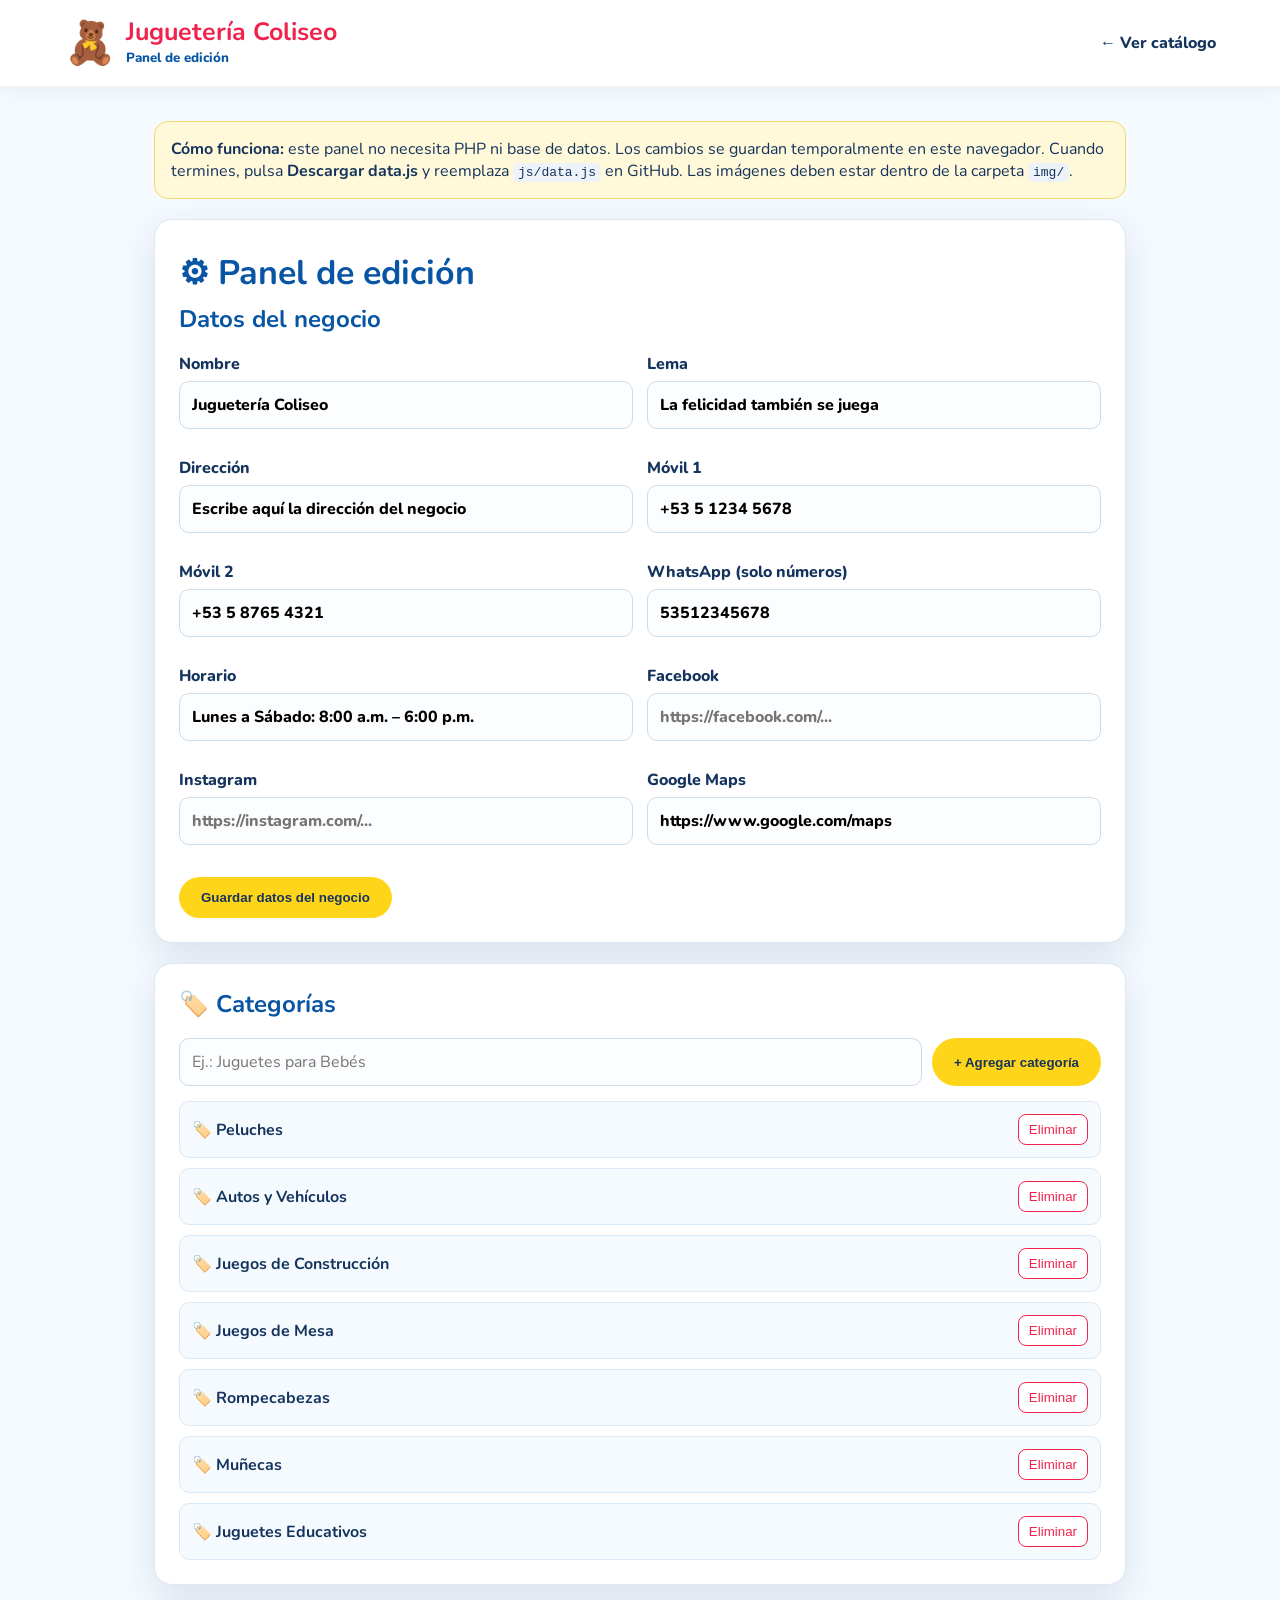
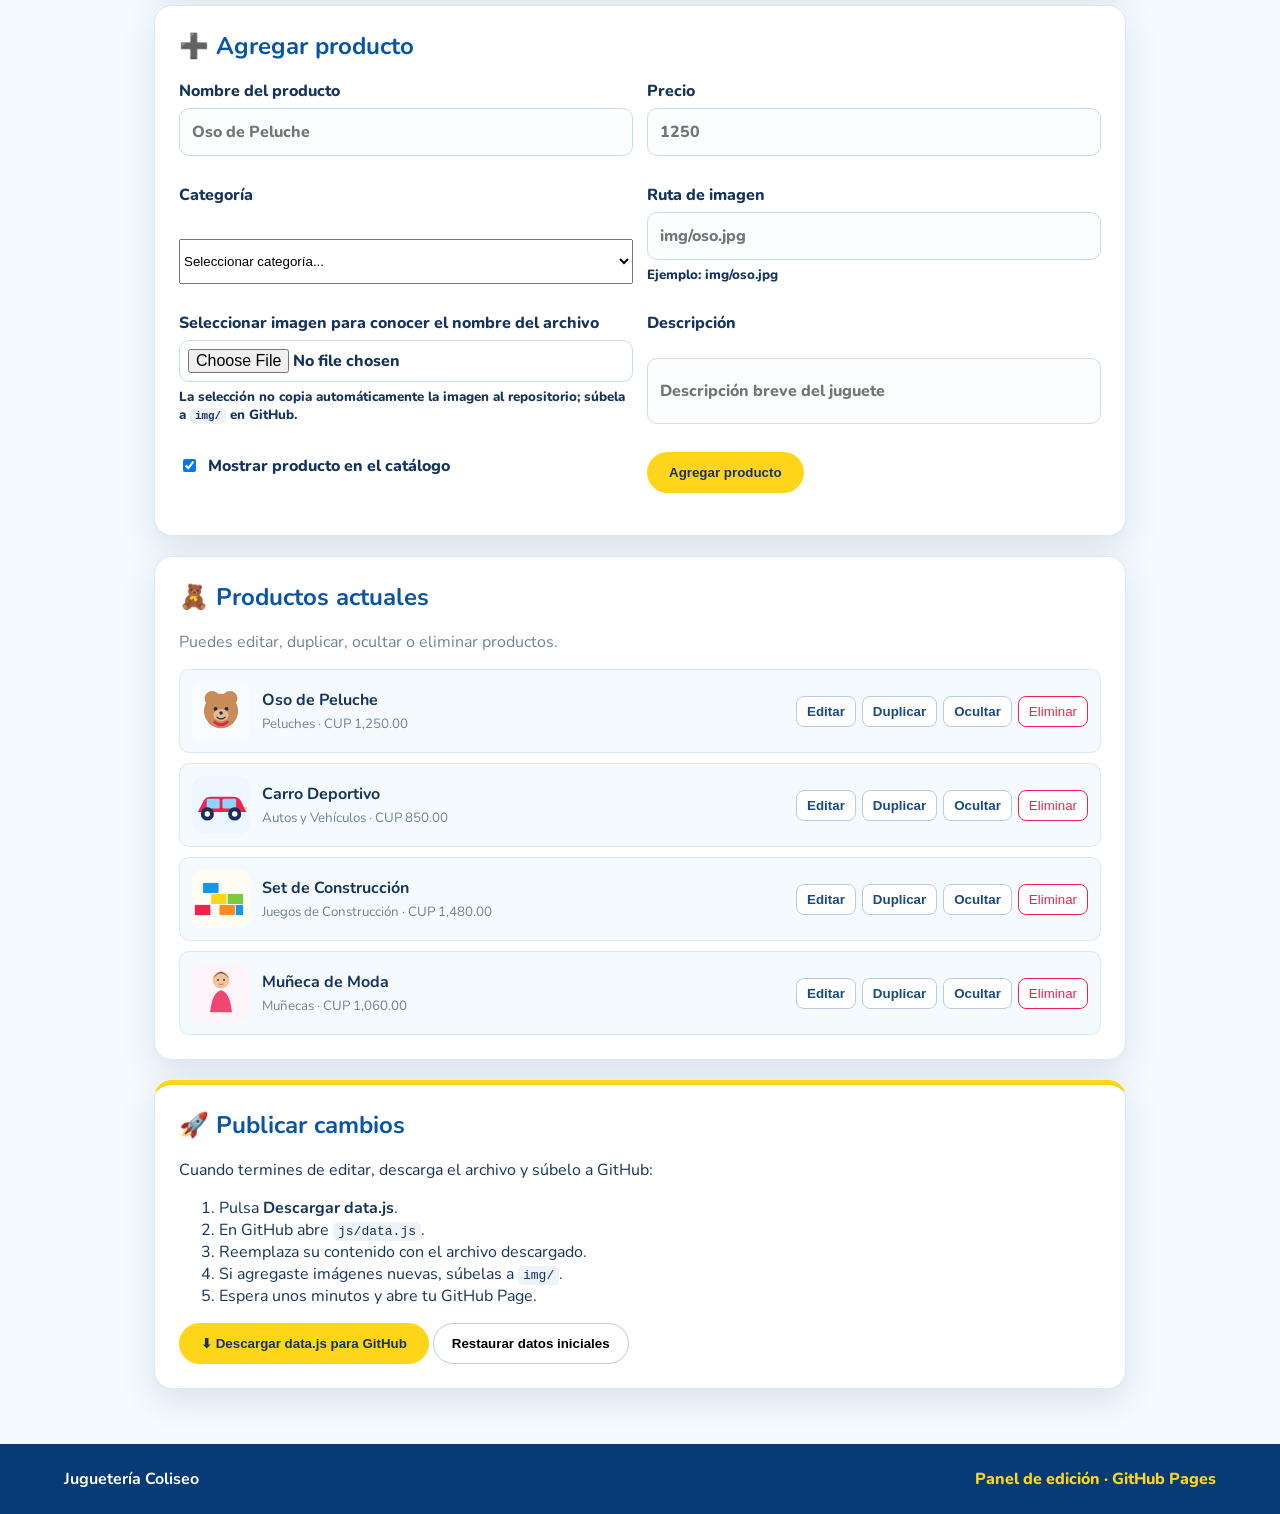
==== admin.html @ 77e95fe6 "Add files via upload juguetería-coliseo" ====
<!doctype html>
<html lang="es">
<head>
<meta charset="utf-8"><meta name="viewport" content="width=device-width,initial-scale=1">
<title>Panel de edición | Juguetería Coliseo</title>
<link rel="stylesheet" href="css/styles.css">
</head>
<body class="admin-page">
<header class="site-header">
  <a class="logo" href="index.html"><span class="logo-icon">🧸</span><span><b>Juguetería Coliseo</b><small>Panel de edición</small></span></a>
  <nav><a href="index.html">← Ver catálogo</a></nav>
</header>

<main class="admin-main">
  <div class="admin-notice"><b>Cómo funciona:</b> este panel no necesita PHP ni base de datos. Los cambios se guardan temporalmente en este navegador. Cuando termines, pulsa <b>Descargar data.js</b> y reemplaza <code>js/data.js</code> en GitHub. Las imágenes deben estar dentro de la carpeta <code>img/</code>.</div>
  <div id="message" class="message"></div>

  <section class="editor-card">
    <h1>⚙ Panel de edición</h1>
    <h2>Datos del negocio</h2>
    <div class="form-grid">
      <label>Nombre<input id="siteName"></label>
      <label>Lema<input id="tagline"></label>
      <label>Dirección<input id="direccion"></label>
      <label>Móvil 1<input id="telefono1"></label>
      <label>Móvil 2<input id="telefono2"></label>
      <label>WhatsApp (solo números)<input id="whatsapp"></label>
      <label>Horario<input id="horario"></label>
      <label>Facebook<input id="facebook" placeholder="https://facebook.com/..."></label>
      <label>Instagram<input id="instagram" placeholder="https://instagram.com/..."></label>
      <label>Google Maps<input id="mapa" placeholder="https://maps.google.com/..."></label>
    </div>
    <button id="saveSite" class="btn-primary">Guardar datos del negocio</button>
  </section>

  <section class="editor-card">
    <h2>🏷️ Categorías</h2>
    <form id="categoryForm" class="inline-form">
      <input id="newCategory" placeholder="Ej.: Juguetes para Bebés" required>
      <button class="btn-primary">+ Agregar categoría</button>
    </form>
    <ul id="categoryList" class="admin-list"></ul>
  </section>

  <section class="editor-card">
    <h2 id="formTitle">➕ Agregar producto</h2>
    <form id="productForm" class="form-grid">
      <label>Nombre del producto<input id="pNombre" placeholder="Oso de Peluche" required></label>
      <label>Precio<input id="pPrecio" type="number" min="0" step="0.01" placeholder="1250" required></label>
      <label>Categoría<select id="pCategoria" required></select></label>
      <label>Ruta de imagen<input id="pImagen" placeholder="img/oso.jpg" required><small>Ejemplo: img/oso.jpg</small></label>
      <label class="file-label">Seleccionar imagen para conocer el nombre del archivo<input id="pImagenFile" type="file" accept="image/*"><small>La selección no copia automáticamente la imagen al repositorio; súbela a <code>img/</code> en GitHub.</small></label>
      <label>Descripción<input id="pDescripcion" placeholder="Descripción breve del juguete"></label>
      <label class="check-label"><input id="pActivo" type="checkbox" checked> Mostrar producto en el catálogo</label>
      <div class="form-buttons"><button id="saveProductText" class="btn-primary" type="submit">Agregar producto</button><button id="cancelEdit" class="btn-secondary" type="button" hidden>Cancelar edición</button></div>
    </form>
  </section>

  <section class="editor-card">
    <h2>🧸 Productos actuales</h2>
    <p class="muted">Puedes editar, duplicar, ocultar o eliminar productos.</p>
    <ul id="productList" class="admin-list product-admin-list"></ul>
  </section>

  <section class="editor-card publish-card">
    <h2>🚀 Publicar cambios</h2>
    <p>Cuando termines de editar, descarga el archivo y súbelo a GitHub:</p>
    <ol><li>Pulsa <b>Descargar data.js</b>.</li><li>En GitHub abre <code>js/data.js</code>.</li><li>Reemplaza su contenido con el archivo descargado.</li><li>Si agregaste imágenes nuevas, súbelas a <code>img/</code>.</li><li>Espera unos minutos y abre tu GitHub Page.</li></ol>
    <button id="download" class="btn-primary">⬇ Descargar data.js para GitHub</button>
    <button id="clearLocal" class="btn-secondary">Restaurar datos iniciales</button>
  </section>
</main>
<footer><b>Juguetería Coliseo</b><span>Panel de edición · GitHub Pages</span></footer>
<script src="js/data.js"></script><script src="js/admin.js"></script>
</body>
</html>
---- css/styles.css ----
@import url('https://fonts.googleapis.com/css2?family=Nunito:wght@400;600;700;800;900&display=swap');
:root{--blue:#0755a4;--blue2:#1597e5;--yellow:#ffd51a;--red:#ef234c;--ink:#15345d;--bg:#f5faff;--white:#fff;--shadow:0 12px 35px rgba(21,52,93,.12)}
*{box-sizing:border-box}html{scroll-behavior:smooth}body{margin:0;font-family:Nunito,Arial,sans-serif;color:var(--ink);background:var(--bg)}a{text-decoration:none;color:inherit}.site-header{height:86px;background:#fff;display:flex;align-items:center;justify-content:space-between;padding:0 5%;position:sticky;top:0;z-index:20;box-shadow:0 3px 20px rgba(0,0,0,.06)}.logo{display:flex;align-items:center;gap:10px}.logo-icon{font-size:42px}.logo b{display:block;font-size:25px;color:var(--red);line-height:1}.logo small{display:block;color:var(--blue);font-weight:800;margin-top:4px}.site-header nav{display:flex;gap:25px;align-items:center;font-weight:800}.site-header nav a:hover{color:var(--red)}.admin-link{border:1px solid #d8e5f3;padding:9px 14px;border-radius:999px}
.hero{min-height:390px;background:linear-gradient(110deg,#0755a4 0%,#1597e5 54%,#ffd51a 54%,#ffd51a 100%);position:relative;overflow:hidden}.hero:after{content:"";position:absolute;right:-100px;top:-80px;width:520px;height:520px;border-radius:50%;background:rgba(255,255,255,.13)}.hero-overlay{max-width:1200px;margin:auto;min-height:390px;display:flex;align-items:center;justify-content:space-between;padding:45px 5%;position:relative;z-index:2}.hero-copy{max-width:650px;color:#fff}.eyebrow{font-weight:900;letter-spacing:2px;color:var(--yellow)}h1{font-size:52px;line-height:1.03;margin:12px 0}.hero p{font-size:20px;max-width:560px}.hero-toys{font-size:70px;max-width:430px;line-height:1.7;transform:rotate(-3deg)}.btn-primary{display:inline-block;background:var(--yellow);color:#17345c;border:0;border-radius:999px;padding:13px 22px;font-weight:900;cursor:pointer}.categories-section,.catalog-section,.contact-section{max-width:1200px;margin:auto;padding:50px 5%}.section-title{display:flex;justify-content:center;align-items:center;gap:14px}.section-title.left{justify-content:flex-start}.section-title span{width:40px;height:7px;border-radius:8px;background:var(--yellow)}.section-title span:last-child{background:var(--red)}h2{font-size:34px;margin:0}.category-buttons{display:flex;flex-wrap:wrap;justify-content:center;gap:12px;margin-top:25px}.category-pill{border:1px solid #d8e5f3;background:#fff;color:var(--blue);padding:10px 16px;border-radius:999px;font-weight:800;cursor:pointer}.category-pill.active,.category-pill:hover{background:var(--blue);color:#fff}.section-subtitle{text-align:center}.catalog-tools{display:flex;gap:12px;margin:25px 0}.catalog-tools input,.catalog-tools select{flex:1;padding:14px;border:1px solid #d8e5f3;border-radius:12px;background:#fff;font:inherit}.product-grid{display:grid;grid-template-columns:repeat(4,1fr);gap:18px}.product-card{background:#fff;border:1px solid #dbe8f5;border-radius:16px;overflow:hidden;box-shadow:0 5px 18px rgba(21,52,93,.05);transition:.2s}.product-card:hover{transform:translateY(-4px);box-shadow:var(--shadow)}.product-card img{width:100%;height:210px;object-fit:cover;background:#f5faff}.product-body{padding:16px}.product-category{font-size:12px;color:var(--blue2);font-weight:900}.product-body h3{margin:6px 0;font-size:19px}.product-body p{min-height:40px;color:#64758b}.product-bottom{display:flex;justify-content:space-between;align-items:center;gap:10px}.product-bottom strong{color:var(--red);font-size:18px}.btn-whatsapp{background:#19a85a;color:#fff;padding:9px 12px;border-radius:10px;font-weight:800}.product-count{text-align:center;margin-top:20px;color:#71839a}.contact-section{display:grid;grid-template-columns:1.2fr .8fr;gap:35px;align-items:center}.contact-lines{display:grid;gap:15px;margin:25px 0}.contact-lines div{background:#fff;border-radius:12px;padding:12px 15px}.socials{display:flex;flex-wrap:wrap;gap:10px}.socials a{background:#fff;border:1px solid #dbe8f5;border-radius:999px;padding:9px 13px;font-weight:800}.contact-card{background:#fff;padding:15px;border-radius:18px;box-shadow:var(--shadow)}.map-placeholder{min-height:260px;border-radius:12px;background:linear-gradient(135deg,#d9efff,#fff4b6);display:grid;place-content:center;text-align:center;font-size:22px}.map-placeholder small{font-size:13px}.product-grid + .product-count{}footer{background:#063b75;color:#fff;display:flex;justify-content:space-between;align-items:center;gap:20px;padding:24px 5%;flex-wrap:wrap}footer span{color:var(--yellow);font-weight:800}footer small{opacity:.8}
.admin-main{max-width:1100px;margin:auto;padding:35px 5%}.admin-notice{background:#fff8d9;border:1px solid #f0d76b;padding:16px;border-radius:14px;margin-bottom:20px}.editor-card{background:#fff;border:1px solid #dbe8f5;border-radius:18px;padding:24px;margin-bottom:20px;box-shadow:var(--shadow)}.editor-card h1,.editor-card h2{color:var(--blue)}.editor-card h1{font-size:34px}.editor-card h2{font-size:24px;margin:0 0 18px}.form-grid{display:grid;grid-template-columns:repeat(2,1fr);gap:14px;margin-bottom:18px}.editor-card label{display:grid;gap:6px;font-weight:800;margin-bottom:14px}.editor-card input,.editor-card textarea{width:100%;padding:12px;border:1px solid #ccdbea;border-radius:10px;font:inherit;background:#fbfdff}.admin-list{list-style:none;padding:0;margin:0;display:grid;gap:10px}.admin-list li{display:flex;justify-content:space-between;align-items:center;background:#f5faff;border:1px solid #dbe8f5;padding:12px;border-radius:10px}.admin-list small{display:block;color:#708299}.danger{background:#fff;border:1px solid #ef234c;color:#ef234c;border-radius:8px;padding:7px 10px;cursor:pointer}.admin-actions{display:flex;gap:10px;flex-wrap:wrap}.btn-secondary{border:1px solid #b9cbe0;background:#fff;border-radius:999px;padding:12px 18px;font-weight:800;cursor:pointer}
@media(max-width:900px){.product-grid{grid-template-columns:repeat(2,1fr)}.hero-toys{font-size:48px}.contact-section{grid-template-columns:1fr}}@media(max-width:650px){.site-header{height:auto;padding:12px 5%;gap:12px;align-items:flex-start}.site-header nav{gap:8px;flex-wrap:wrap;justify-content:flex-end;font-size:13px}.logo b{font-size:20px}.logo-icon{font-size:32px}.hero-overlay{min-height:460px}.hero h1{font-size:38px}.hero-toys{display:none}.product-grid{grid-template-columns:1fr}.catalog-tools,.form-grid{grid-template-columns:1fr;display:grid}.section-title h2{font-size:28px}}

.message{position:fixed;right:25px;bottom:25px;background:#0755a4;color:#fff;padding:13px 18px;border-radius:12px;font-weight:800;z-index:100;box-shadow:var(--shadow)}.message:empty{display:none}.message.error{background:#ef234c}
.inline-form{display:flex;gap:10px;margin-bottom:15px}.inline-form input{flex:1}.admin-list li{gap:15px}.admin-list li.inactive{opacity:.55}.admin-product-info{display:flex;align-items:center;gap:12px}.admin-product-info img{width:58px;height:58px;object-fit:cover;border-radius:10px;background:#fff}.admin-product-info small{display:block;color:#708299;margin-top:4px}.row-actions{display:flex;gap:6px;flex-wrap:wrap;justify-content:flex-end}.mini{background:#fff;border:1px solid #b9cbe0;color:#174b82;border-radius:8px;padding:7px 10px;cursor:pointer;font-weight:800}.mini:hover{background:#edf7ff}.file-label input[type=file]{padding:8px;background:#fff}.check-label{display:flex!important;grid-template-columns:none!important;align-items:center;gap:9px!important}.check-label input{width:auto!important}.form-buttons{display:flex;gap:10px;align-items:center}.muted{color:#71839a}.publish-card{border-top:5px solid var(--yellow)}code{background:#edf3f8;padding:2px 5px;border-radius:5px}
@media(max-width:650px){.inline-form{display:grid}.row-actions{width:100%;justify-content:flex-start}.admin-list li{align-items:flex-start;flex-direction:column}}
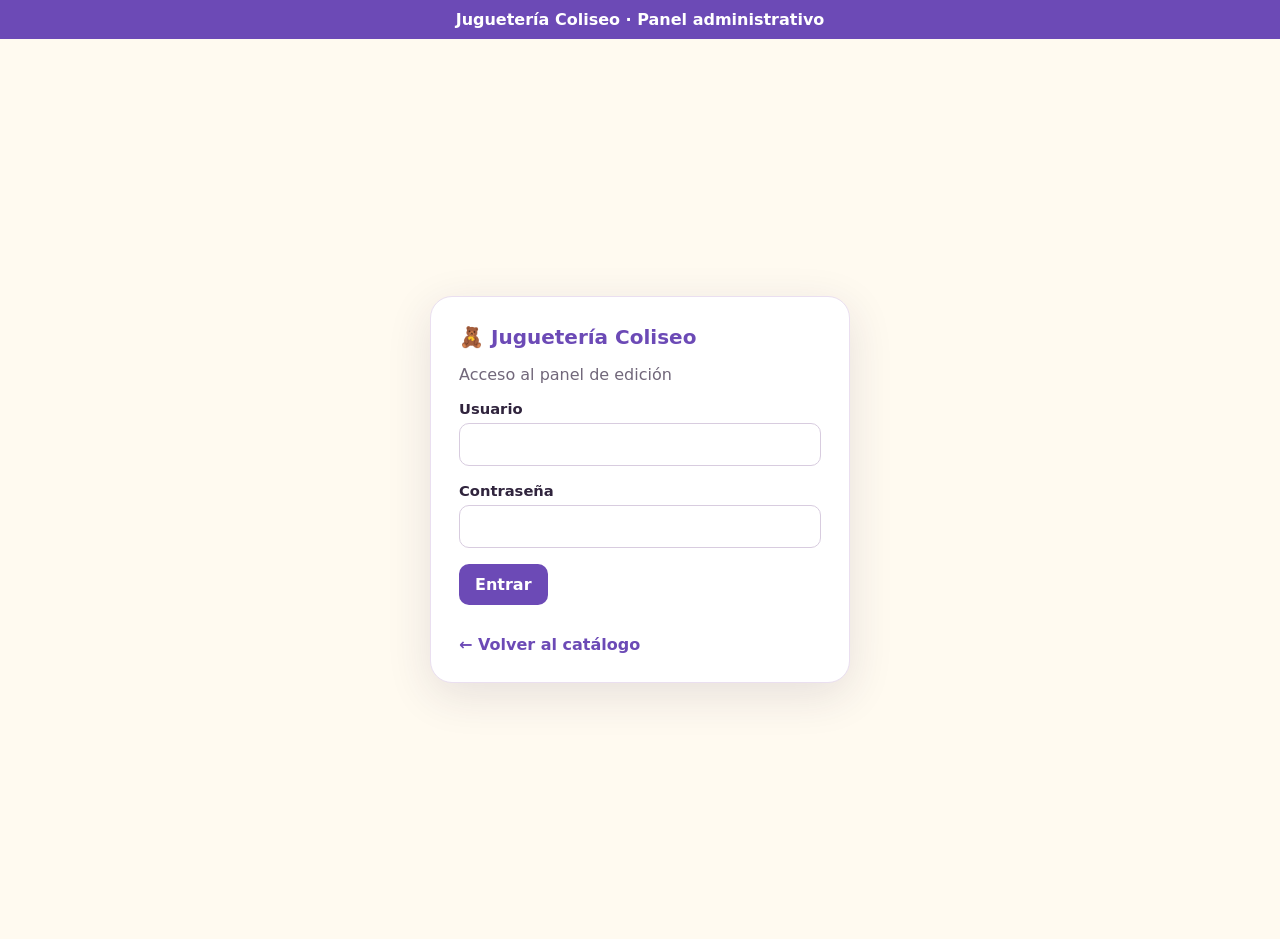
==== commit eaa7ed62: "Add files via upload" ====
--- a/admin.html
+++ b/admin.html
@@ -1,76 +1,128 @@
 <!doctype html>
 <html lang="es">
 <head>
-<meta charset="utf-8"><meta name="viewport" content="width=device-width,initial-scale=1">
-<title>Panel de edición | Juguetería Coliseo</title>
-<link rel="stylesheet" href="css/styles.css">
+  <meta charset="utf-8">
+  <meta name="viewport" content="width=device-width,initial-scale=1">
+  <title>Juguetería Coliseo · Administración</title>
+  <style>
+    :root{--purple:#6c4ab6;--coral:#ff6f61;--turq:#21b8a6;--yellow:#ffd166;--cream:#fffaf0;--ink:#30243d;--muted:#71677a;--line:#eadff0;--danger:#d64550}
+    *{box-sizing:border-box}body{margin:0;font-family:system-ui,-apple-system,Segoe UI,sans-serif;background:var(--cream);color:var(--ink)}
+    button,input,textarea,select{font:inherit}.top{background:var(--purple);color:#fff;padding:10px 18px;text-align:center;font-weight:700}
+    header{background:#fff;padding:18px 22px;border-bottom:1px solid var(--line);display:flex;justify-content:space-between;align-items:center;gap:15px;flex-wrap:wrap}
+    h1,h2,h3{margin-top:0}.brand{font-size:1.25rem;font-weight:900;color:var(--purple)}.tag{color:var(--muted)}
+    main{max-width:1050px;margin:25px auto;padding:0 16px}.panel{background:#fff;border:1px solid var(--line);border-radius:18px;padding:22px;margin-bottom:20px;box-shadow:0 8px 25px rgba(50,30,70,.06)}
+    .notice{background:#f3efff;border-left:5px solid var(--purple);padding:14px;border-radius:10px;margin-bottom:18px}
+    .grid{display:grid;grid-template-columns:repeat(2,minmax(0,1fr));gap:14px}.full{grid-column:1/-1}
+    label{display:block;font-weight:700;font-size:.92rem;margin-bottom:6px}input,textarea,select{width:100%;border:1px solid #d8ccdf;border-radius:10px;padding:11px;background:#fff;color:var(--ink)}textarea{min-height:90px;resize:vertical}
+    .btn{border:0;border-radius:10px;padding:11px 16px;font-weight:800;cursor:pointer;background:var(--purple);color:#fff}.btn:hover{filter:brightness(.95)}
+    .btn-secondary{border:1px solid #d8ccdf;border-radius:9px;padding:8px 11px;background:#fff;cursor:pointer;color:var(--ink);font-weight:700}.btn-danger{border:0;border-radius:9px;padding:8px 11px;background:#fff0f0;color:var(--danger);cursor:pointer;font-weight:700}
+    .actions{display:flex;gap:10px;flex-wrap:wrap;margin-top:15px}.message{display:none;padding:11px;border-radius:10px;margin:12px 0}.message.show{display:block}.message.ok{background:#e9fbf6;color:#126e61}.message.warn{background:#fff5db;color:#765600}
+    ul.items{list-style:none;padding:0;margin:12px 0 0}.items li{display:flex;justify-content:space-between;gap:15px;align-items:center;padding:13px 0;border-bottom:1px solid var(--line)}.item-main{display:flex;flex-direction:column;gap:3px}.item-main small{color:var(--muted)}.item-actions{display:flex;gap:7px;flex-wrap:wrap;justify-content:flex-end}
+    .login-wrap{min-height:100vh;display:grid;place-items:center;padding:20px}.login{max-width:420px;width:100%;background:#fff;border-radius:22px;padding:28px;box-shadow:0 12px 45px rgba(50,30,70,.12);border:1px solid var(--line)}
+    .login h1{color:var(--purple)}.error{color:var(--danger);min-height:22px;font-weight:700;margin-top:8px}.session{font-size:.9rem;color:var(--muted);margin-top:10px}
+    .back{color:var(--purple);text-decoration:none;font-weight:800}.publish{background:#fff8df;border-color:#f2df9c}
+    @media(max-width:700px){.grid{grid-template-columns:1fr}.full{grid-column:auto}.items li{align-items:flex-start;flex-direction:column}.item-actions{justify-content:flex-start}header{align-items:flex-start}}
+  </style>
 </head>
-<body class="admin-page">
-<header class="site-header">
-  <a class="logo" href="index.html"><span class="logo-icon">🧸</span><span><b>Juguetería Coliseo</b><small>Panel de edición</small></span></a>
-  <nav><a href="index.html">← Ver catálogo</a></nav>
-</header>
+<body>
+  <div class="top">Juguetería Coliseo · Panel administrativo</div>
 
-<main class="admin-main">
-  <div class="admin-notice"><b>Cómo funciona:</b> este panel no necesita PHP ni base de datos. Los cambios se guardan temporalmente en este navegador. Cuando termines, pulsa <b>Descargar data.js</b> y reemplaza <code>js/data.js</code> en GitHub. Las imágenes deben estar dentro de la carpeta <code>img/</code>.</div>
-  <div id="message" class="message"></div>
-
-  <section class="editor-card">
-    <h1>⚙ Panel de edición</h1>
-    <h2>Datos del negocio</h2>
-    <div class="form-grid">
-      <label>Nombre<input id="siteName"></label>
-      <label>Lema<input id="tagline"></label>
-      <label>Dirección<input id="direccion"></label>
-      <label>Móvil 1<input id="telefono1"></label>
-      <label>Móvil 2<input id="telefono2"></label>
-      <label>WhatsApp (solo números)<input id="whatsapp"></label>
-      <label>Horario<input id="horario"></label>
-      <label>Facebook<input id="facebook" placeholder="https://facebook.com/..."></label>
-      <label>Instagram<input id="instagram" placeholder="https://instagram.com/..."></label>
-      <label>Google Maps<input id="mapa" placeholder="https://maps.google.com/..."></label>
+  <section id="loginScreen" class="login-wrap">
+    <div class="login">
+      <div class="brand">🧸 Juguetería Coliseo</div>
+      <p class="tag">Acceso al panel de edición</p>
+      <form id="loginForm">
+        <p><label for="loginUser">Usuario</label><input id="loginUser" autocomplete="username" required></p>
+        <p><label for="loginPass">Contraseña</label><input id="loginPass" type="password" autocomplete="current-password" required></p>
+        <button class="btn" type="submit">Entrar</button>
+        <div id="loginError" class="error"></div>
+      </form>
+      <a class="back" href="index.html">← Volver al catálogo</a>
     </div>
-    <button id="saveSite" class="btn-primary">Guardar datos del negocio</button>
   </section>
 
-  <section class="editor-card">
-    <h2>🏷️ Categorías</h2>
-    <form id="categoryForm" class="inline-form">
-      <input id="newCategory" placeholder="Ej.: Juguetes para Bebés" required>
-      <button class="btn-primary">+ Agregar categoría</button>
-    </form>
-    <ul id="categoryList" class="admin-list"></ul>
+  <section id="adminApp" hidden>
+    <header>
+      <div><div class="brand">🧸 Juguetería Coliseo</div><div class="tag">Panel de edición</div></div>
+      <div class="actions">
+        <a class="btn-secondary" href="index.html">← Ver catálogo</a>
+        <button class="btn-secondary" id="logoutBtn">Cerrar sesión</button>
+      </div>
+    </header>
+
+    <main>
+      <div id="message" class="message"></div>
+      <div id="sessionInfo" class="session"></div>
+
+      <div class="notice">
+        <strong>Importante:</strong> este panel guarda los cambios primero en este navegador.
+        Para publicarlos en GitHub Pages usa <strong>Descargar data.js</strong> y reemplaza
+        <strong>js/data.js</strong> en tu repositorio. Las imágenes nuevas se suben aparte a <strong>img/</strong>.
+      </div>
+
+      <section class="panel">
+        <h2>🏪 Datos del negocio</h2>
+        <div class="grid">
+          <p><label for="siteName">Nombre</label><input id="siteName"></p>
+          <p><label for="tagline">Lema</label><input id="tagline"></p>
+          <p class="full"><label for="direccion">Dirección</label><input id="direccion"></p>
+          <p><label for="telefono1">Móvil 1</label><input id="telefono1"></p>
+          <p><label for="telefono2">Móvil 2</label><input id="telefono2"></p>
+          <p><label for="whatsapp">WhatsApp</label><input id="whatsapp"></p>
+          <p><label for="horario">Horario</label><input id="horario"></p>
+          <p><label for="facebook">Facebook</label><input id="facebook"></p>
+          <p><label for="instagram">Instagram</label><input id="instagram"></p>
+          <p class="full"><label for="mapa">Google Maps</label><input id="mapa"></p>
+        </div>
+        <div class="actions"><button class="btn" id="saveSite">Guardar datos del negocio</button></div>
+      </section>
+
+      <section class="panel">
+        <h2>🏷️ Categorías</h2>
+        <form id="categoryForm" class="grid">
+          <p><label for="newCategory">Nueva categoría</label><input id="newCategory" placeholder="Ej. Juguetes Musicales"></p>
+          <p style="align-self:end"><button class="btn" type="submit">Agregar categoría</button></p>
+        </form>
+        <ul id="categoryList" class="items"></ul>
+      </section>
+
+      <section class="panel">
+        <h2 id="formTitle">➕ Agregar producto</h2>
+        <form id="productForm">
+          <div class="grid">
+            <p><label for="pNombre">Nombre</label><input id="pNombre" required></p>
+            <p><label for="pPrecio">Precio (CUP)</label><input id="pPrecio" type="number" min="0" step="0.01" required></p>
+            <p><label for="pCategoria">Categoría</label><select id="pCategoria" required></select></p>
+            <p><label for="pImagen">Ruta de imagen</label><input id="pImagen" placeholder="img/mi-juguete.jpg" required></p>
+            <p><label for="pImagenFile">Seleccionar imagen (solo coloca la ruta)</label><input id="pImagenFile" type="file" accept="image/*"></p>
+            <p><label for="pActivo">Estado</label><label style="font-weight:500"><input id="pActivo" type="checkbox" checked> Mostrar en el catálogo</label></p>
+            <p class="full"><label for="pDescripcion">Descripción</label><textarea id="pDescripcion"></textarea></p>
+          </div>
+          <div class="actions">
+            <button class="btn" type="submit"><span id="saveProductText">Agregar producto</span></button>
+            <button class="btn-secondary" type="button" id="cancelEdit" hidden>Cancelar edición</button>
+          </div>
+        </form>
+      </section>
+
+      <section class="panel">
+        <h2>🧸 Productos</h2>
+        <ul id="productList" class="items"></ul>
+      </section>
+
+      <section class="panel publish">
+        <h2>🚀 Publicar cambios</h2>
+        <p>Descarga el archivo actualizado y reemplaza <strong>js/data.js</strong> en GitHub.</p>
+        <div class="actions">
+          <button class="btn" id="download">⬇ Descargar data.js</button>
+          <button class="btn-secondary" id="clearLocal">↩ Restaurar datos originales</button>
+        </div>
+        <p class="tag">La restauración elimina solamente las modificaciones guardadas en este navegador.</p>
+      </section>
+    </main>
   </section>
 
-  <section class="editor-card">
-    <h2 id="formTitle">➕ Agregar producto</h2>
-    <form id="productForm" class="form-grid">
-      <label>Nombre del producto<input id="pNombre" placeholder="Oso de Peluche" required></label>
-      <label>Precio<input id="pPrecio" type="number" min="0" step="0.01" placeholder="1250" required></label>
-      <label>Categoría<select id="pCategoria" required></select></label>
-      <label>Ruta de imagen<input id="pImagen" placeholder="img/oso.jpg" required><small>Ejemplo: img/oso.jpg</small></label>
-      <label class="file-label">Seleccionar imagen para conocer el nombre del archivo<input id="pImagenFile" type="file" accept="image/*"><small>La selección no copia automáticamente la imagen al repositorio; súbela a <code>img/</code> en GitHub.</small></label>
-      <label>Descripción<input id="pDescripcion" placeholder="Descripción breve del juguete"></label>
-      <label class="check-label"><input id="pActivo" type="checkbox" checked> Mostrar producto en el catálogo</label>
-      <div class="form-buttons"><button id="saveProductText" class="btn-primary" type="submit">Agregar producto</button><button id="cancelEdit" class="btn-secondary" type="button" hidden>Cancelar edición</button></div>
-    </form>
-  </section>
-
-  <section class="editor-card">
-    <h2>🧸 Productos actuales</h2>
-    <p class="muted">Puedes editar, duplicar, ocultar o eliminar productos.</p>
-    <ul id="productList" class="admin-list product-admin-list"></ul>
-  </section>
-
-  <section class="editor-card publish-card">
-    <h2>🚀 Publicar cambios</h2>
-    <p>Cuando termines de editar, descarga el archivo y súbelo a GitHub:</p>
-    <ol><li>Pulsa <b>Descargar data.js</b>.</li><li>En GitHub abre <code>js/data.js</code>.</li><li>Reemplaza su contenido con el archivo descargado.</li><li>Si agregaste imágenes nuevas, súbelas a <code>img/</code>.</li><li>Espera unos minutos y abre tu GitHub Page.</li></ol>
-    <button id="download" class="btn-primary">⬇ Descargar data.js para GitHub</button>
-    <button id="clearLocal" class="btn-secondary">Restaurar datos iniciales</button>
-  </section>
-</main>
-<footer><b>Juguetería Coliseo</b><span>Panel de edición · GitHub Pages</span></footer>
-<script src="js/data.js"></script><script src="js/admin.js"></script>
+  <script src="js/data.js"></script>
+  <script src="js/admin.js"></script>
 </body>
 </html>
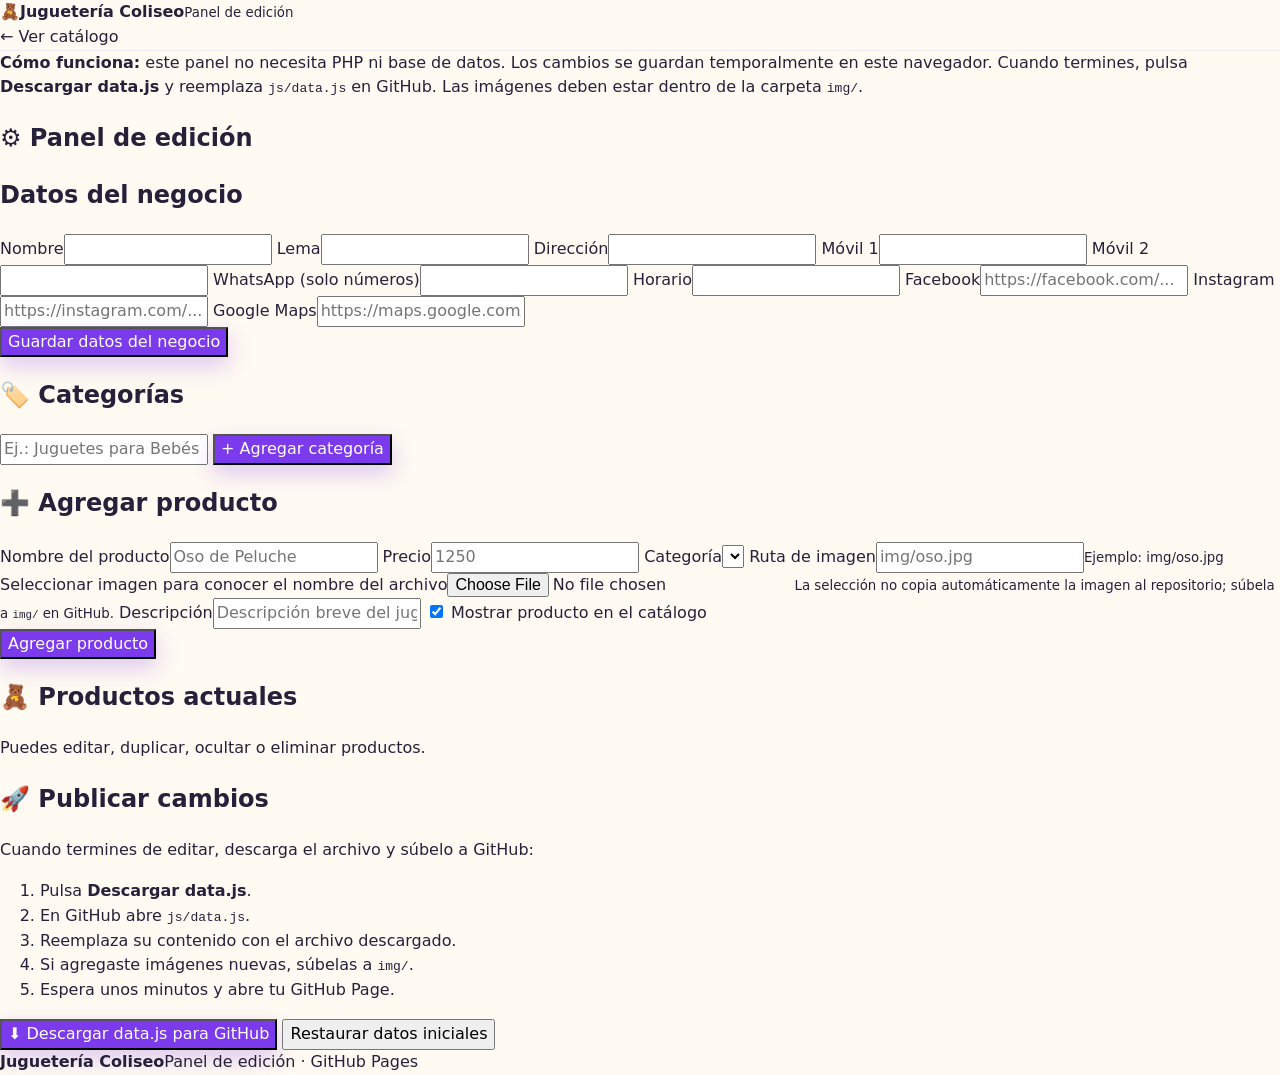
==== commit 76e290df: "Add files via upload" ====
--- a/admin.html
+++ b/admin.html
@@ -1,128 +1,76 @@
 <!doctype html>
 <html lang="es">
 <head>
-  <meta charset="utf-8">
-  <meta name="viewport" content="width=device-width,initial-scale=1">
-  <title>Juguetería Coliseo · Administración</title>
-  <style>
-    :root{--purple:#6c4ab6;--coral:#ff6f61;--turq:#21b8a6;--yellow:#ffd166;--cream:#fffaf0;--ink:#30243d;--muted:#71677a;--line:#eadff0;--danger:#d64550}
-    *{box-sizing:border-box}body{margin:0;font-family:system-ui,-apple-system,Segoe UI,sans-serif;background:var(--cream);color:var(--ink)}
-    button,input,textarea,select{font:inherit}.top{background:var(--purple);color:#fff;padding:10px 18px;text-align:center;font-weight:700}
-    header{background:#fff;padding:18px 22px;border-bottom:1px solid var(--line);display:flex;justify-content:space-between;align-items:center;gap:15px;flex-wrap:wrap}
-    h1,h2,h3{margin-top:0}.brand{font-size:1.25rem;font-weight:900;color:var(--purple)}.tag{color:var(--muted)}
-    main{max-width:1050px;margin:25px auto;padding:0 16px}.panel{background:#fff;border:1px solid var(--line);border-radius:18px;padding:22px;margin-bottom:20px;box-shadow:0 8px 25px rgba(50,30,70,.06)}
-    .notice{background:#f3efff;border-left:5px solid var(--purple);padding:14px;border-radius:10px;margin-bottom:18px}
-    .grid{display:grid;grid-template-columns:repeat(2,minmax(0,1fr));gap:14px}.full{grid-column:1/-1}
-    label{display:block;font-weight:700;font-size:.92rem;margin-bottom:6px}input,textarea,select{width:100%;border:1px solid #d8ccdf;border-radius:10px;padding:11px;background:#fff;color:var(--ink)}textarea{min-height:90px;resize:vertical}
-    .btn{border:0;border-radius:10px;padding:11px 16px;font-weight:800;cursor:pointer;background:var(--purple);color:#fff}.btn:hover{filter:brightness(.95)}
-    .btn-secondary{border:1px solid #d8ccdf;border-radius:9px;padding:8px 11px;background:#fff;cursor:pointer;color:var(--ink);font-weight:700}.btn-danger{border:0;border-radius:9px;padding:8px 11px;background:#fff0f0;color:var(--danger);cursor:pointer;font-weight:700}
-    .actions{display:flex;gap:10px;flex-wrap:wrap;margin-top:15px}.message{display:none;padding:11px;border-radius:10px;margin:12px 0}.message.show{display:block}.message.ok{background:#e9fbf6;color:#126e61}.message.warn{background:#fff5db;color:#765600}
-    ul.items{list-style:none;padding:0;margin:12px 0 0}.items li{display:flex;justify-content:space-between;gap:15px;align-items:center;padding:13px 0;border-bottom:1px solid var(--line)}.item-main{display:flex;flex-direction:column;gap:3px}.item-main small{color:var(--muted)}.item-actions{display:flex;gap:7px;flex-wrap:wrap;justify-content:flex-end}
-    .login-wrap{min-height:100vh;display:grid;place-items:center;padding:20px}.login{max-width:420px;width:100%;background:#fff;border-radius:22px;padding:28px;box-shadow:0 12px 45px rgba(50,30,70,.12);border:1px solid var(--line)}
-    .login h1{color:var(--purple)}.error{color:var(--danger);min-height:22px;font-weight:700;margin-top:8px}.session{font-size:.9rem;color:var(--muted);margin-top:10px}
-    .back{color:var(--purple);text-decoration:none;font-weight:800}.publish{background:#fff8df;border-color:#f2df9c}
-    @media(max-width:700px){.grid{grid-template-columns:1fr}.full{grid-column:auto}.items li{align-items:flex-start;flex-direction:column}.item-actions{justify-content:flex-start}header{align-items:flex-start}}
-  </style>
+<meta charset="utf-8"><meta name="viewport" content="width=device-width,initial-scale=1">
+<title>Panel de edición | Juguetería Coliseo</title>
+<link rel="stylesheet" href="css/styles.css">
 </head>
-<body>
-  <div class="top">Juguetería Coliseo · Panel administrativo</div>
+<body class="admin-page">
+<header class="site-header">
+  <a class="logo" href="index.html"><span class="logo-icon">🧸</span><span><b>Juguetería Coliseo</b><small>Panel de edición</small></span></a>
+  <nav><a href="index.html">← Ver catálogo</a></nav>
+</header>
 
-  <section id="loginScreen" class="login-wrap">
-    <div class="login">
-      <div class="brand">🧸 Juguetería Coliseo</div>
-      <p class="tag">Acceso al panel de edición</p>
-      <form id="loginForm">
-        <p><label for="loginUser">Usuario</label><input id="loginUser" autocomplete="username" required></p>
-        <p><label for="loginPass">Contraseña</label><input id="loginPass" type="password" autocomplete="current-password" required></p>
-        <button class="btn" type="submit">Entrar</button>
-        <div id="loginError" class="error"></div>
-      </form>
-      <a class="back" href="index.html">← Volver al catálogo</a>
+<main class="admin-main">
+  <div class="admin-notice"><b>Cómo funciona:</b> este panel no necesita PHP ni base de datos. Los cambios se guardan temporalmente en este navegador. Cuando termines, pulsa <b>Descargar data.js</b> y reemplaza <code>js/data.js</code> en GitHub. Las imágenes deben estar dentro de la carpeta <code>img/</code>.</div>
+  <div id="message" class="message"></div>
+
+  <section class="editor-card">
+    <h1>⚙ Panel de edición</h1>
+    <h2>Datos del negocio</h2>
+    <div class="form-grid">
+      <label>Nombre<input id="siteName"></label>
+      <label>Lema<input id="tagline"></label>
+      <label>Dirección<input id="direccion"></label>
+      <label>Móvil 1<input id="telefono1"></label>
+      <label>Móvil 2<input id="telefono2"></label>
+      <label>WhatsApp (solo números)<input id="whatsapp"></label>
+      <label>Horario<input id="horario"></label>
+      <label>Facebook<input id="facebook" placeholder="https://facebook.com/..."></label>
+      <label>Instagram<input id="instagram" placeholder="https://instagram.com/..."></label>
+      <label>Google Maps<input id="mapa" placeholder="https://maps.google.com/..."></label>
     </div>
+    <button id="saveSite" class="btn-primary">Guardar datos del negocio</button>
   </section>
 
-  <section id="adminApp" hidden>
-    <header>
-      <div><div class="brand">🧸 Juguetería Coliseo</div><div class="tag">Panel de edición</div></div>
-      <div class="actions">
-        <a class="btn-secondary" href="index.html">← Ver catálogo</a>
-        <button class="btn-secondary" id="logoutBtn">Cerrar sesión</button>
-      </div>
-    </header>
-
-    <main>
-      <div id="message" class="message"></div>
-      <div id="sessionInfo" class="session"></div>
-
-      <div class="notice">
-        <strong>Importante:</strong> este panel guarda los cambios primero en este navegador.
-        Para publicarlos en GitHub Pages usa <strong>Descargar data.js</strong> y reemplaza
-        <strong>js/data.js</strong> en tu repositorio. Las imágenes nuevas se suben aparte a <strong>img/</strong>.
-      </div>
-
-      <section class="panel">
-        <h2>🏪 Datos del negocio</h2>
-        <div class="grid">
-          <p><label for="siteName">Nombre</label><input id="siteName"></p>
-          <p><label for="tagline">Lema</label><input id="tagline"></p>
-          <p class="full"><label for="direccion">Dirección</label><input id="direccion"></p>
-          <p><label for="telefono1">Móvil 1</label><input id="telefono1"></p>
-          <p><label for="telefono2">Móvil 2</label><input id="telefono2"></p>
-          <p><label for="whatsapp">WhatsApp</label><input id="whatsapp"></p>
-          <p><label for="horario">Horario</label><input id="horario"></p>
-          <p><label for="facebook">Facebook</label><input id="facebook"></p>
-          <p><label for="instagram">Instagram</label><input id="instagram"></p>
-          <p class="full"><label for="mapa">Google Maps</label><input id="mapa"></p>
-        </div>
-        <div class="actions"><button class="btn" id="saveSite">Guardar datos del negocio</button></div>
-      </section>
-
-      <section class="panel">
-        <h2>🏷️ Categorías</h2>
-        <form id="categoryForm" class="grid">
-          <p><label for="newCategory">Nueva categoría</label><input id="newCategory" placeholder="Ej. Juguetes Musicales"></p>
-          <p style="align-self:end"><button class="btn" type="submit">Agregar categoría</button></p>
-        </form>
-        <ul id="categoryList" class="items"></ul>
-      </section>
-
-      <section class="panel">
-        <h2 id="formTitle">➕ Agregar producto</h2>
-        <form id="productForm">
-          <div class="grid">
-            <p><label for="pNombre">Nombre</label><input id="pNombre" required></p>
-            <p><label for="pPrecio">Precio (CUP)</label><input id="pPrecio" type="number" min="0" step="0.01" required></p>
-            <p><label for="pCategoria">Categoría</label><select id="pCategoria" required></select></p>
-            <p><label for="pImagen">Ruta de imagen</label><input id="pImagen" placeholder="img/mi-juguete.jpg" required></p>
-            <p><label for="pImagenFile">Seleccionar imagen (solo coloca la ruta)</label><input id="pImagenFile" type="file" accept="image/*"></p>
-            <p><label for="pActivo">Estado</label><label style="font-weight:500"><input id="pActivo" type="checkbox" checked> Mostrar en el catálogo</label></p>
-            <p class="full"><label for="pDescripcion">Descripción</label><textarea id="pDescripcion"></textarea></p>
-          </div>
-          <div class="actions">
-            <button class="btn" type="submit"><span id="saveProductText">Agregar producto</span></button>
-            <button class="btn-secondary" type="button" id="cancelEdit" hidden>Cancelar edición</button>
-          </div>
-        </form>
-      </section>
-
-      <section class="panel">
-        <h2>🧸 Productos</h2>
-        <ul id="productList" class="items"></ul>
-      </section>
-
-      <section class="panel publish">
-        <h2>🚀 Publicar cambios</h2>
-        <p>Descarga el archivo actualizado y reemplaza <strong>js/data.js</strong> en GitHub.</p>
-        <div class="actions">
-          <button class="btn" id="download">⬇ Descargar data.js</button>
-          <button class="btn-secondary" id="clearLocal">↩ Restaurar datos originales</button>
-        </div>
-        <p class="tag">La restauración elimina solamente las modificaciones guardadas en este navegador.</p>
-      </section>
-    </main>
+  <section class="editor-card">
+    <h2>🏷️ Categorías</h2>
+    <form id="categoryForm" class="inline-form">
+      <input id="newCategory" placeholder="Ej.: Juguetes para Bebés" required>
+      <button class="btn-primary">+ Agregar categoría</button>
+    </form>
+    <ul id="categoryList" class="admin-list"></ul>
   </section>
 
-  <script src="js/data.js"></script>
-  <script src="js/admin.js"></script>
+  <section class="editor-card">
+    <h2 id="formTitle">➕ Agregar producto</h2>
+    <form id="productForm" class="form-grid">
+      <label>Nombre del producto<input id="pNombre" placeholder="Oso de Peluche" required></label>
+      <label>Precio<input id="pPrecio" type="number" min="0" step="0.01" placeholder="1250" required></label>
+      <label>Categoría<select id="pCategoria" required></select></label>
+      <label>Ruta de imagen<input id="pImagen" placeholder="img/oso.jpg" required><small>Ejemplo: img/oso.jpg</small></label>
+      <label class="file-label">Seleccionar imagen para conocer el nombre del archivo<input id="pImagenFile" type="file" accept="image/*"><small>La selección no copia automáticamente la imagen al repositorio; súbela a <code>img/</code> en GitHub.</small></label>
+      <label>Descripción<input id="pDescripcion" placeholder="Descripción breve del juguete"></label>
+      <label class="check-label"><input id="pActivo" type="checkbox" checked> Mostrar producto en el catálogo</label>
+      <div class="form-buttons"><button id="saveProductText" class="btn-primary" type="submit">Agregar producto</button><button id="cancelEdit" class="btn-secondary" type="button" hidden>Cancelar edición</button></div>
+    </form>
+  </section>
+
+  <section class="editor-card">
+    <h2>🧸 Productos actuales</h2>
+    <p class="muted">Puedes editar, duplicar, ocultar o eliminar productos.</p>
+    <ul id="productList" class="admin-list product-admin-list"></ul>
+  </section>
+
+  <section class="editor-card publish-card">
+    <h2>🚀 Publicar cambios</h2>
+    <p>Cuando termines de editar, descarga el archivo y súbelo a GitHub:</p>
+    <ol><li>Pulsa <b>Descargar data.js</b>.</li><li>En GitHub abre <code>js/data.js</code>.</li><li>Reemplaza su contenido con el archivo descargado.</li><li>Si agregaste imágenes nuevas, súbelas a <code>img/</code>.</li><li>Espera unos minutos y abre tu GitHub Page.</li></ol>
+    <button id="download" class="btn-primary">⬇ Descargar data.js para GitHub</button>
+    <button id="clearLocal" class="btn-secondary">Restaurar datos iniciales</button>
+  </section>
+</main>
+<footer><b>Juguetería Coliseo</b><span>Panel de edición · GitHub Pages</span></footer>
+<script src="js/data.js"></script><script src="js/admin.js"></script>
 </body>
 </html>
--- a/css/styles.css
+++ b/css/styles.css
@@ -0,0 +1,2 @@
+:root{--purple:#7c3aed;--purple-dark:#5421a8;--purple-soft:#ede9fe;--coral:#ff5f7e;--coral-dark:#e84162;--turquoise:#19c6bd;--yellow:#ffd84d;--cream:#fffaf2;--ink:#26213a;--muted:#716b80;--white:#fff;--line:#eee8f4;--shadow:0 16px 40px rgba(64,39,100,.11)}*{box-sizing:border-box}html{scroll-behavior:smooth}body{margin:0;color:var(--ink);background:var(--cream);font-family:Inter,ui-sans-serif,system-ui,-apple-system,BlinkMacSystemFont,"Segoe UI",sans-serif;line-height:1.55}a{color:inherit;text-decoration:none}button,input,select{font:inherit}.container{width:min(1160px,calc(100% - 36px));margin:auto}.site-header{position:sticky;top:0;z-index:100;background:rgba(255,250,242,.94);backdrop-filter:blur(14px);border-bottom:1px solid rgba(124,58,237,.08)}.top-ribbon{min-height:32px;display:grid;place-items:center;padding:5px 16px;color:#fff;background:var(--purple);font-size:.78rem;font-weight:800;letter-spacing:.04em}.nav-wrap{min-height:76px;display:flex;align-items:center;gap:24px}.brand{display:flex;align-items:center;gap:11px;min-width:max-content}.brand-mark{width:46px;height:46px;display:grid;place-items:center;border-radius:15px;background:var(--yellow);box-shadow:0 7px 0 #f0bd20;font-size:1.55rem;transform:rotate(-4deg)}.brand-copy{display:grid;gap:0}.brand-copy strong{font-size:1.12rem;line-height:1.1;font-weight:900;color:var(--purple-dark)}.brand-copy small{color:var(--muted);font-size:.73rem;font-weight:700}.main-nav{display:flex;justify-content:center;align-items:center;gap:25px;margin-left:auto}.main-nav a{font-size:.9rem;font-weight:800;color:#514b62;transition:.2s}.main-nav a:hover{color:var(--purple)}.nav-whatsapp{display:inline-flex;align-items:center;gap:7px;padding:11px 16px;border-radius:999px;color:#fff;background:var(--coral);box-shadow:0 7px 18px rgba(255,95,126,.24);font-size:.86rem;font-weight:900;transition:.2s}.nav-whatsapp:hover{transform:translateY(-2px);background:var(--coral-dark)}.hero{position:relative;overflow:hidden;min-height:590px;display:flex;align-items:center;background:radial-gradient(circle at 78% 20%,rgba(255,216,77,.78) 0 7%,transparent 7.2%),radial-gradient(circle at 92% 78%,rgba(25,198,189,.26) 0 13%,transparent 13.2%),linear-gradient(135deg,#f0eaff 0%,#fff8f0 56%,#ffe8ef 100%)}.hero:before{content:"";position:absolute;width:650px;height:650px;right:-210px;top:-230px;border-radius:50%;background:rgba(124,58,237,.12)}.hero:after{content:"";position:absolute;width:340px;height:340px;left:-150px;bottom:-210px;border-radius:50%;background:rgba(25,198,189,.15)}.hero-shape{position:absolute;border-radius:50%}.hero-shape-one{width:22px;height:22px;left:9%;top:24%;background:var(--coral);box-shadow:75px 170px 0 var(--yellow),-30px 265px 0 var(--purple)}.hero-shape-two{width:15px;height:15px;right:34%;bottom:14%;background:var(--turquoise);box-shadow:80px -85px 0 var(--coral)}.hero-stars{position:absolute;right:8%;top:18%;color:var(--yellow);font-size:1.5rem;letter-spacing:7px;transform:rotate(9deg)}.hero-grid{position:relative;z-index:2;display:grid;grid-template-columns:1.05fr .95fr;align-items:center;gap:55px;padding:72px 0}.eyebrow,.section-kicker{display:inline-block;color:var(--purple);font-size:.76rem;font-weight:950;letter-spacing:.14em}.hero-copy h1{max-width:650px;margin:10px 0 17px;font-size:clamp(2.7rem,6vw,5.25rem);line-height:.98;letter-spacing:-.055em;font-weight:950;color:var(--purple-dark)}.hero-copy p{max-width:590px;margin:0;color:#655e74;font-size:1.08rem}.hero-actions{display:flex;flex-wrap:wrap;gap:12px;margin-top:30px}.btn{min-height:48px;display:inline-flex;align-items:center;justify-content:center;gap:8px;padding:12px 20px;border-radius:15px;border:2px solid transparent;font-weight:900;font-size:.9rem;transition:.2s;cursor:pointer}.btn:hover{transform:translateY(-2px)}.btn-primary{color:#fff;background:var(--purple);box-shadow:0 9px 22px rgba(124,58,237,.25)}.btn-primary:hover{background:var(--purple-dark)}.btn-light{color:var(--purple-dark);background:#fff;box-shadow:0 8px 20px rgba(75,47,100,.1)}.btn-outline{color:var(--purple);background:transparent;border-color:#cfc1e9}.btn.small{min-height:42px;padding:9px 16px}.hero-trust{display:flex;flex-wrap:wrap;gap:16px;margin-top:25px;color:#665f76;font-size:.83rem;font-weight:800}.hero-art{position:relative;min-height:420px;display:grid;place-items:center}.blob{position:absolute;width:min(410px,80vw);aspect-ratio:1;border-radius:44% 56% 62% 38%/44% 39% 61% 56%;background:linear-gradient(145deg,var(--purple),#9d73f4);transform:rotate(-7deg);box-shadow:0 30px 65px rgba(89,50,152,.24)}.toy{position:absolute;z-index:2;display:grid;place-items:center;border-radius:28px;box-shadow:0 17px 30px rgba(45,25,73,.18)}.toy-bear{width:170px;height:170px;font-size:7.3rem;background:#ffd7a8;transform:rotate(-6deg) translate(-35px,-8px)}.toy-car{width:110px;height:95px;font-size:4rem;background:#ffb7c8;transform:rotate(9deg) translate(130px,82px)}.toy-ball{width:92px;height:92px;font-size:3.5rem;background:var(--yellow);transform:translate(-140px,130px) rotate(-8deg)}.toy-block{width:82px;height:82px;font-size:3rem;background:var(--turquoise);transform:translate(118px,-90px) rotate(12deg)}.floating-card{position:absolute;z-index:4;display:grid;gap:1px;min-width:112px;padding:11px 14px;border-radius:17px;background:#fff;box-shadow:var(--shadow);text-align:center;font-size:1.4rem}.floating-card span{color:var(--ink);font-size:.72rem;font-weight:900}.card-a{right:0;top:50px;transform:rotate(7deg)}.card-b{left:5px;bottom:40px;transform:rotate(-8deg)}.section{padding:85px 0}.categories-section{background:#fff}.section-heading{display:flex;align-items:end;justify-content:space-between;gap:25px;margin-bottom:30px}.section-heading h2{margin:5px 0 0;font-size:clamp(1.9rem,4vw,3rem);line-height:1.05;letter-spacing:-.04em;color:var(--ink)}.section-heading p{max-width:390px;margin:0;color:var(--muted);font-size:.92rem}.category-grid{display:grid;grid-template-columns:repeat(4,1fr);gap:13px}.category-pill{min-height:76px;display:flex;align-items:center;gap:10px;padding:14px 17px;border:1px solid #eee6f7;border-radius:20px;background:#fbf9fe;color:#4b455a;text-align:left;font-weight:850;font-size:.88rem;cursor:pointer;box-shadow:0 5px 15px rgba(69,38,100,.04);transition:.2s}.category-pill span{width:40px;height:40px;flex:0 0 40px;display:grid;place-items:center;border-radius:13px;background:var(--purple-soft);font-size:1.3rem}.category-pill:hover,.category-pill.active{color:#fff;background:var(--purple);border-color:var(--purple);transform:translateY(-3px);box-shadow:0 12px 25px rgba(124,58,237,.2)}.category-pill:hover span,.category-pill.active span{background:rgba(255,255,255,.2)}.catalog-section{background:var(--cream)}.catalog-top{display:flex;justify-content:space-between;align-items:end;gap:25px}.section-heading.compact{margin-bottom:0}.catalog-tools{display:flex;gap:10px}.search-box,.select-box{height:48px;display:flex;align-items:center;gap:9px;padding:0 13px;border:1px solid #e7deef;border-radius:15px;background:#fff;box-shadow:0 5px 16px rgba(69,38,100,.05)}.search-box{width:245px}.select-box{min-width:190px}.search-box input,.select-box select{width:100%;border:0;outline:0;background:transparent;color:var(--ink);font-weight:700}.search-box input::placeholder{color:#aaa3b2}.catalog-meta{display:flex;justify-content:space-between;gap:15px;margin:18px 0 25px;color:var(--muted);font-size:.78rem;font-weight:800}.products-grid{display:grid;grid-template-columns:repeat(4,1fr);gap:20px}.product-card{overflow:hidden;display:flex;flex-direction:column;min-width:0;border:1px solid #eee5f2;border-radius:24px;background:#fff;box-shadow:0 10px 28px rgba(69,38,100,.07);transition:.25s}.product-card:hover{transform:translateY(-7px);box-shadow:0 20px 40px rgba(69,38,100,.14)}.product-card>img{width:100%;height:220px;display:block;object-fit:contain;padding:17px;background:radial-gradient(circle at 25% 25%,rgba(255,216,77,.3),transparent 28%),linear-gradient(135deg,#f4efff,#fff1f5)}.product-body{display:flex;flex-direction:column;flex:1;padding:18px}.product-category{align-self:flex-start;margin-bottom:8px;padding:5px 9px;border-radius:999px;color:var(--purple);background:var(--purple-soft);font-size:.66rem;font-weight:950}.product-body h3{margin:0;color:var(--ink);font-size:1.12rem;line-height:1.2}.product-body p{min-height:43px;margin:8px 0 17px;color:var(--muted);font-size:.8rem}.product-bottom{display:flex;align-items:center;justify-content:space-between;gap:10px;margin-top:auto}.product-bottom strong{color:var(--purple-dark);font-size:1rem;font-weight:950}.btn-whatsapp{display:inline-flex;align-items:center;justify-content:center;padding:8px 11px;border-radius:11px;color:#fff;background:var(--coral);font-size:.73rem;font-weight:950}.btn-whatsapp:before{content:"💬";margin-right:5px}.catalog-note{display:flex;align-items:center;gap:16px;margin-top:35px;padding:18px 20px;border-radius:20px;background:var(--purple-dark);color:#fff;box-shadow:0 16px 35px rgba(84,33,168,.18)}.note-icon{width:48px;height:48px;flex:0 0 48px;display:grid;place-items:center;border-radius:15px;background:rgba(255,255,255,.14);font-size:1.3rem}.catalog-note strong{display:block;font-size:.95rem}.catalog-note p{margin:2px 0 0;color:rgba(255,255,255,.76);font-size:.77rem}.catalog-note .btn{margin-left:auto;color:var(--purple-dark);background:var(--yellow)}.about-strip{padding:26px 0;background:var(--yellow)}.about-grid{display:grid;grid-template-columns:repeat(3,1fr);gap:18px}.about-item{display:flex;align-items:center;justify-content:center;gap:13px}.about-item>span{font-size:1.8rem}.about-item div{display:grid}.about-item strong{color:var(--purple-dark);font-size:.9rem}.about-item small{color:#655b42;font-size:.72rem}.contact-section{background:#fff}.contact-grid{display:grid;grid-template-columns:1.25fr .75fr;gap:25px}.contact-card,.social-card{position:relative;overflow:hidden;border-radius:28px}.contact-main{padding:38px;background:#f3edff}.contact-main h2{max-width:560px;margin:5px 0 11px;font-size:clamp(1.9rem,4vw,3rem);line-height:1.05;letter-spacing:-.04em}.contact-main>p{max-width:650px;margin:0;color:var(--muted)}.contact-list{display:grid;gap:15px;margin-top:28px}.contact-row{display:flex;align-items:center;gap:13px}.contact-icon{width:43px;height:43px;flex:0 0 43px;display:grid;place-items:center;border-radius:13px;background:#fff;font-size:1.05rem}.contact-row div{display:grid}.contact-row small{color:var(--muted);font-size:.69rem;font-weight:800}.contact-row strong{color:var(--ink);font-size:.83rem}.contact-actions{display:flex;flex-wrap:wrap;gap:10px;margin-top:27px}.social-card{padding:38px;color:#fff;background:linear-gradient(145deg,var(--coral),#ff8b75);box-shadow:0 17px 35px rgba(255,95,126,.17)}.social-card .section-kicker{color:#fff;opacity:.8}.social-icon{width:62px;height:62px;display:grid;place-items:center;margin-bottom:28px;border-radius:20px;background:rgba(255,255,255,.18);font-size:1.7rem}.social-card h3{margin:6px 0 10px;font-size:1.8rem;line-height:1.05}.social-card p{color:rgba(255,255,255,.83);font-size:.84rem}.social-decoration{position:absolute;right:22px;top:16px;font-size:3rem;opacity:.25}.social-links{display:grid;gap:9px;margin-top:25px}.social-links a{display:flex;align-items:center;gap:10px;padding:11px 13px;border-radius:13px;background:rgba(255,255,255,.14);font-size:.82rem;font-weight:900}.social-links span{width:25px;height:25px;display:grid;place-items:center;border-radius:8px;background:#fff;color:var(--coral);font-weight:950}.site-footer{padding:25px 0;background:#24183a;color:rgba(255,255,255,.78)}.footer-grid{display:grid;grid-template-columns:1fr auto auto;align-items:center;gap:25px}.footer-brand{display:flex;align-items:center;gap:11px}.footer-brand .brand-mark{width:38px;height:38px;box-shadow:0 5px 0 #d8ae1e;font-size:1.2rem}.footer-brand div{display:grid}.footer-brand strong{color:#fff;font-size:.9rem}.footer-brand small{color:rgba(255,255,255,.52);font-size:.67rem}.site-footer p{margin:0;font-size:.7rem}.back-top{width:38px;height:38px;display:grid;place-items:center;border-radius:12px;color:#fff;background:rgba(255,255,255,.1);font-weight:950}.products-grid:empty:after{content:"No encontramos juguetes con esos criterios. Prueba otra búsqueda o categoría. 💜";grid-column:1/-1;display:block;padding:45px 20px;border-radius:22px;color:var(--muted);background:#fff;text-align:center;font-weight:800}
+@media(max-width:1050px){.products-grid{grid-template-columns:repeat(3,1fr)}.category-grid{grid-template-columns:repeat(3,1fr)}.hero-grid{gap:25px}}@media(max-width:850px){.main-nav{display:none}.nav-wrap{justify-content:space-between}.hero-grid{grid-template-columns:1fr;text-align:center}.hero-copy p{margin-left:auto;margin-right:auto}.hero-actions,.hero-trust{justify-content:center}.hero-art{min-height:330px;margin-top:-15px}.catalog-top{display:grid}.catalog-tools{width:100%}.search-box{flex:1}.contact-grid{grid-template-columns:1fr}.about-grid{grid-template-columns:1fr;gap:12px}}@media(max-width:650px){.container{width:min(100% - 24px,560px)}.top-ribbon{font-size:.66rem}.nav-wrap{min-height:68px}.brand-copy strong{font-size:.98rem}.brand-copy small{font-size:.63rem}.brand-mark{width:40px;height:40px;font-size:1.3rem}.nav-whatsapp{padding:9px 12px;font-size:.74rem}.hero-grid{padding:58px 0 35px}.hero-copy h1{font-size:clamp(2.45rem,13vw,4rem)}.hero-copy p{font-size:.94rem}.hero-art{min-height:285px;transform:scale(.82);margin:-20px -25px -25px}.section{padding:58px 0}.section-heading{display:block}.section-heading p{margin-top:10px}.category-grid{grid-template-columns:repeat(2,1fr)}.category-pill{min-height:65px;padding:10px;font-size:.75rem}.category-pill span{width:34px;height:34px;flex-basis:34px;font-size:1.05rem}.catalog-tools{display:grid}.search-box,.select-box{width:100%}.products-grid{grid-template-columns:repeat(2,1fr);gap:12px}.product-card{border-radius:18px}.product-card>img{height:170px;padding:10px}.product-body{padding:13px}.product-body h3{font-size:.92rem}.product-body p{min-height:37px;font-size:.7rem}.product-bottom{align-items:stretch;flex-direction:column}.product-bottom strong{font-size:.84rem}.btn-whatsapp{width:100%}.catalog-note{align-items:flex-start;flex-wrap:wrap}.catalog-note .btn{width:100%;margin-left:0}.contact-main,.social-card{padding:27px 22px}.footer-grid{grid-template-columns:1fr auto}.site-footer p{grid-column:1/-1;grid-row:2}}@media(max-width:390px){.products-grid{grid-template-columns:1fr}.product-card>img{height:220px}.category-grid{grid-template-columns:1fr}.hero-art{transform:scale(.7);margin-left:-50px;margin-right:-50px}}
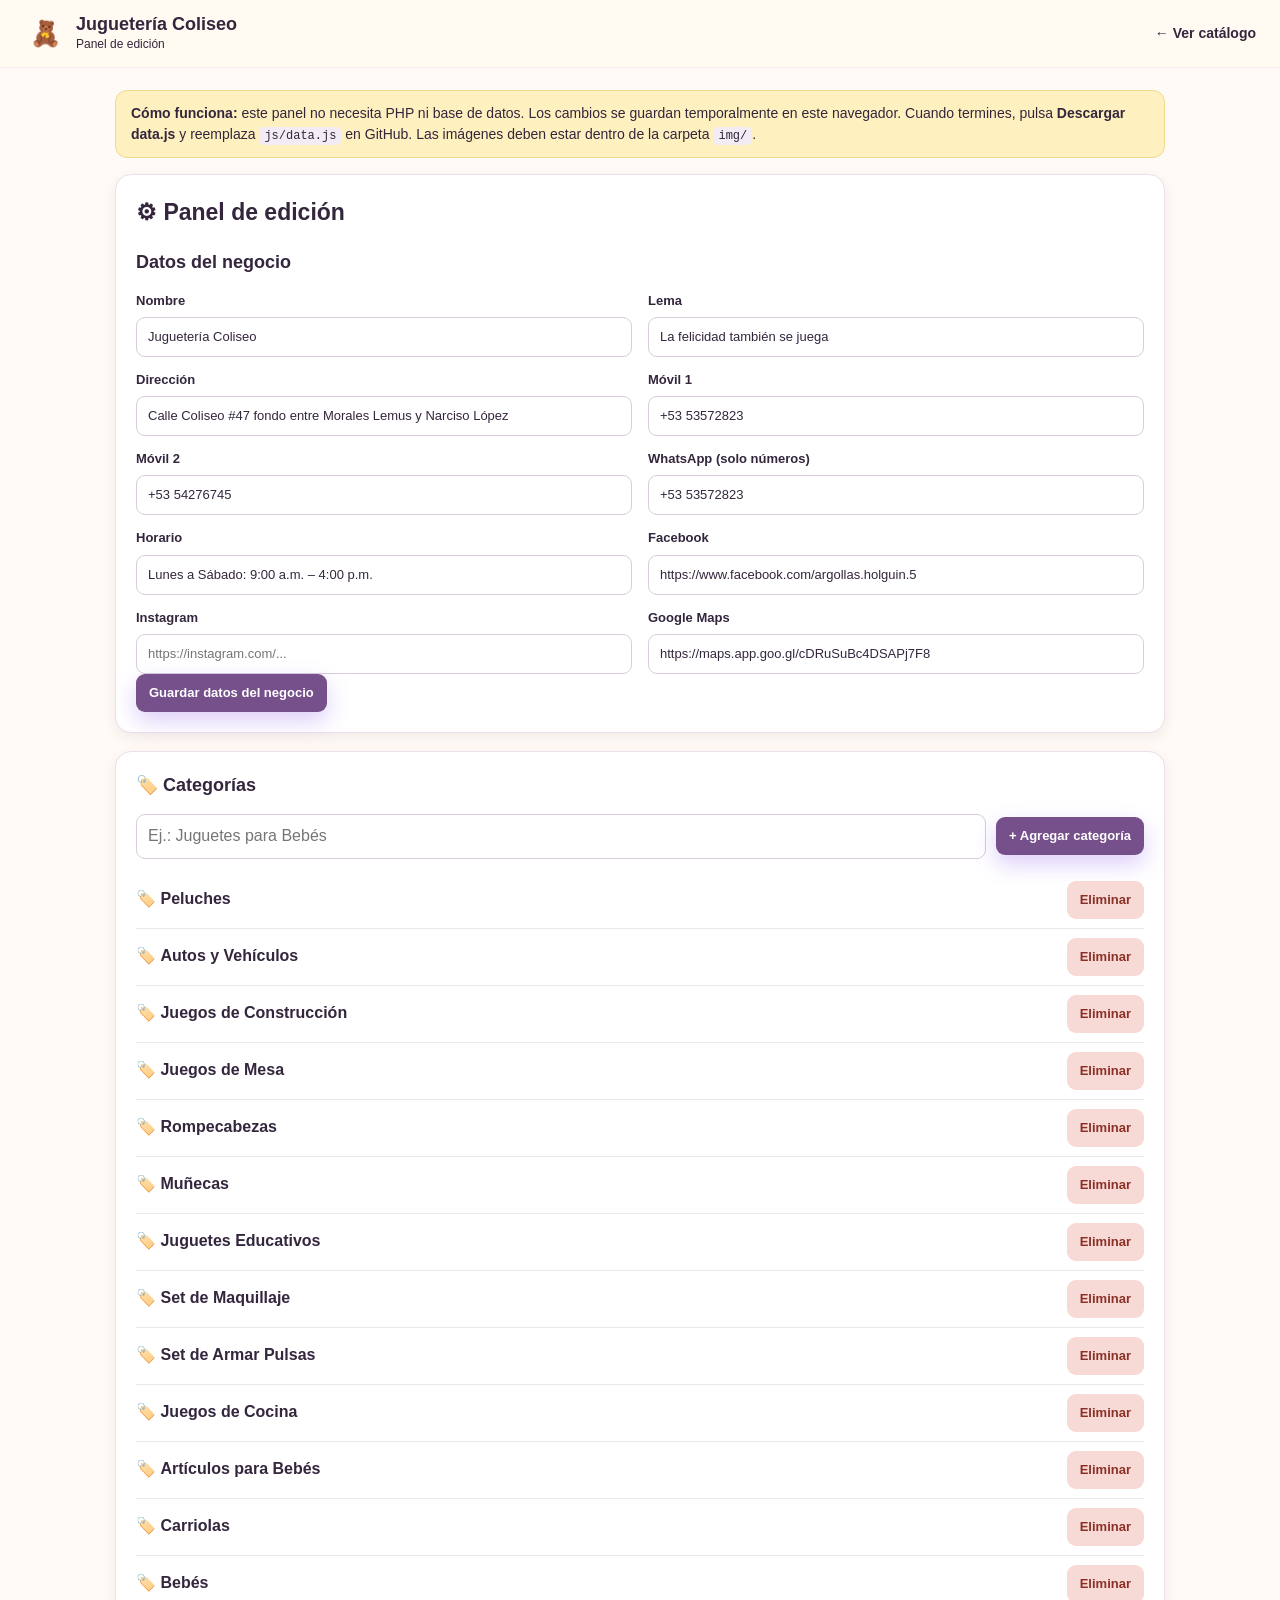
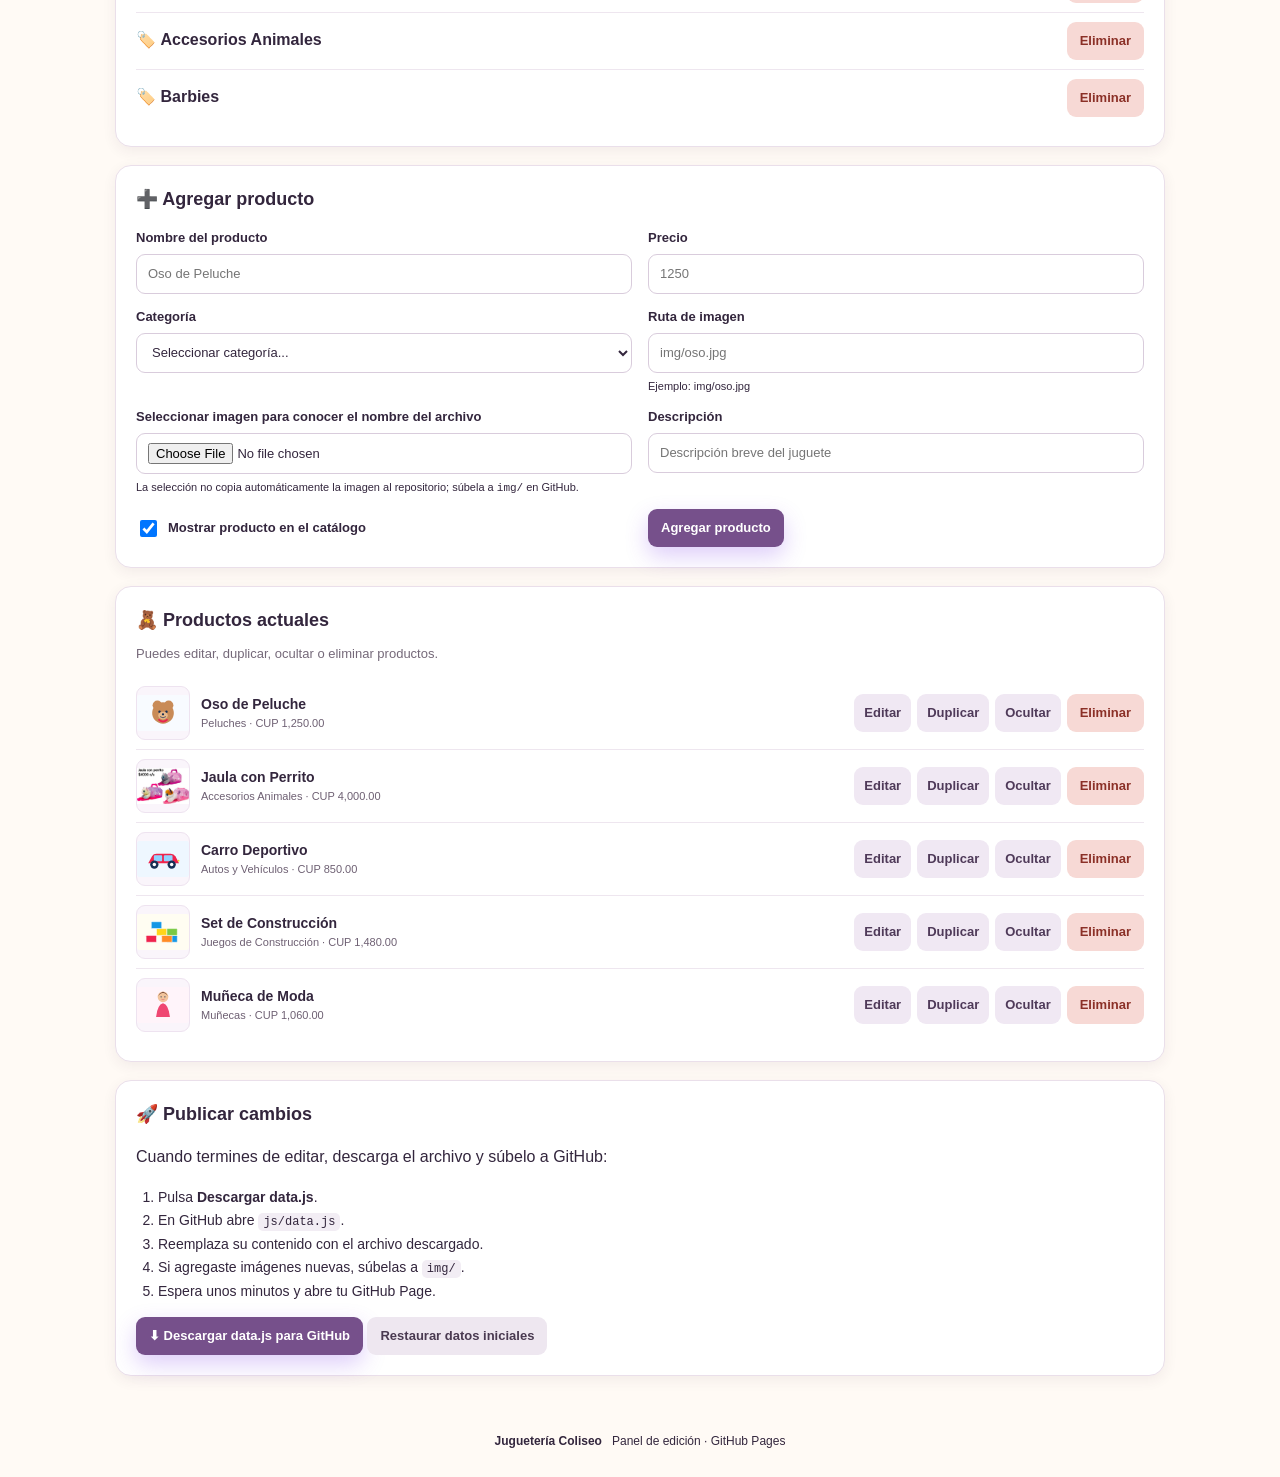
==== commit e8344f19: "Add files via upload" ====
--- a/admin.html
+++ b/admin.html
@@ -4,6 +4,287 @@
 <meta charset="utf-8"><meta name="viewport" content="width=device-width,initial-scale=1">
 <title>Panel de edición | Juguetería Coliseo</title>
 <link rel="stylesheet" href="css/styles.css">
+<style id="admin-v2-style">
+  /* Panel administrativo V2: independiente del diseño público */
+  .admin-page {
+    margin: 0;
+    background: #fffaf5;
+    color: #33263d;
+    font-family: Arial, Helvetica, sans-serif;
+  }
+  .admin-page * { box-sizing: border-box; }
+  .admin-page .site-header {
+    min-height: 68px;
+    padding: 10px 24px;
+    display: flex;
+    align-items: center;
+    justify-content: space-between;
+    gap: 16px;
+  }
+  .admin-page .logo {
+    display: flex;
+    align-items: center;
+    gap: 10px;
+    text-decoration: none;
+  }
+  .admin-page .logo-icon {
+    width: 42px;
+    height: 42px;
+    display: grid;
+    place-items: center;
+    font-size: 25px;
+    line-height: 1;
+    flex: 0 0 42px;
+  }
+  .admin-page .logo b { display: block; font-size: 18px; line-height: 1.1; }
+  .admin-page .logo small { display: block; font-size: 12px; margin-top: 2px; }
+  .admin-page .site-header nav a {
+    font-size: 14px;
+    text-decoration: none;
+    font-weight: 700;
+  }
+
+  .admin-page .admin-main {
+    width: min(1050px, calc(100% - 28px));
+    margin: 22px auto 36px;
+  }
+  .admin-page .admin-notice {
+    margin-bottom: 16px;
+    padding: 12px 15px;
+    border-radius: 12px;
+    background: #fff1bf;
+    border: 1px solid #efd98b;
+    font-size: 14px;
+    line-height: 1.5;
+  }
+  .admin-page .message {
+    min-height: 0;
+    margin: 0 0 12px;
+    padding: 0;
+    font-size: 14px;
+    font-weight: 700;
+  }
+  .admin-page .message:not(:empty) {
+    padding: 10px 12px;
+    border-radius: 9px;
+    background: #e8f8ed;
+  }
+  .admin-page .message.error {
+    background: #ffe8e5;
+  }
+
+  .admin-page .editor-card {
+    margin: 0 0 18px;
+    padding: 20px;
+    border-radius: 16px;
+    background: #fff;
+    border: 1px solid #eadfea;
+    box-shadow: 0 4px 14px rgba(70, 45, 75, .07);
+  }
+  .admin-page .editor-card h1 {
+    margin: 0 0 18px;
+    font-size: 23px;
+  }
+  .admin-page .editor-card h2 {
+    margin: 0 0 14px;
+    font-size: 18px;
+  }
+  .admin-page .form-grid {
+    display: grid;
+    grid-template-columns: repeat(2, minmax(0, 1fr));
+    gap: 13px 16px;
+  }
+  .admin-page label {
+    display: flex;
+    flex-direction: column;
+    gap: 6px;
+    font-size: 13px;
+    font-weight: 700;
+  }
+  .admin-page input,
+  .admin-page select {
+    width: 100%;
+    min-height: 40px;
+    padding: 9px 11px;
+    border: 1px solid #d9ccdc;
+    border-radius: 9px;
+    background: #fff;
+    color: #33263d;
+    font: inherit;
+    font-weight: 400;
+    outline: none;
+  }
+  .admin-page input:focus,
+  .admin-page select:focus {
+    border-color: #9a68b0;
+    box-shadow: 0 0 0 3px rgba(154,104,176,.12);
+  }
+  .admin-page small {
+    font-size: 11px;
+    font-weight: 400;
+    line-height: 1.35;
+  }
+  .admin-page .inline-form {
+    display: flex;
+    gap: 10px;
+    align-items: center;
+    margin-bottom: 13px;
+  }
+  .admin-page .inline-form input { flex: 1; }
+
+  .admin-page button {
+    min-height: 38px;
+    padding: 8px 13px;
+    border: 0;
+    border-radius: 9px;
+    cursor: pointer;
+    font: inherit;
+    font-size: 13px;
+    font-weight: 700;
+  }
+  .admin-page .btn-primary {
+    background: #76508b;
+    color: #fff;
+  }
+  .admin-page .btn-secondary {
+    background: #eee7f0;
+    color: #4a3a51;
+  }
+  .admin-page button:hover { filter: brightness(.97); }
+  .admin-page button.danger {
+    background: #f7d9d5;
+    color: #8b3027;
+  }
+  .admin-page button.mini {
+    min-height: 34px;
+    padding: 6px 10px;
+    background: #f0e8f3;
+    color: #4f3a59;
+  }
+
+  .admin-page .admin-list {
+    list-style: none;
+    padding: 0;
+    margin: 0;
+  }
+  .admin-page .admin-list > li {
+    min-height: 48px;
+    padding: 9px 0;
+    display: flex;
+    align-items: center;
+    justify-content: space-between;
+    gap: 12px;
+    border-bottom: 1px solid #eee6ef;
+  }
+  .admin-page .admin-list > li:last-child { border-bottom: 0; }
+  .admin-page .admin-list .row-actions {
+    display: flex;
+    flex-wrap: wrap;
+    justify-content: flex-end;
+    gap: 6px;
+  }
+  .admin-page .product-admin-list > li { align-items: center; }
+  .admin-page .admin-product-info {
+    min-width: 0;
+    display: flex;
+    align-items: center;
+    gap: 11px;
+  }
+  .admin-page .admin-product-info img {
+    width: 54px;
+    height: 54px;
+    flex: 0 0 54px;
+    object-fit: contain;
+    border-radius: 9px;
+    background: #faf5fb;
+    border: 1px solid #eee3f0;
+  }
+  .admin-page .admin-product-info div {
+    min-width: 0;
+  }
+  .admin-page .admin-product-info strong {
+    display: block;
+    font-size: 14px;
+    line-height: 1.3;
+  }
+  .admin-page .admin-product-info small {
+    display: block;
+    margin-top: 3px;
+    color: #6e6073;
+  }
+  .admin-page .inactive { opacity: .58; }
+  .admin-page .check-label {
+    flex-direction: row;
+    align-items: center;
+    gap: 8px;
+    font-weight: 600;
+  }
+  .admin-page .check-label input {
+    width: 17px;
+    min-height: 17px;
+    padding: 0;
+  }
+  .admin-page .form-buttons {
+    display: flex;
+    align-items: center;
+    gap: 8px;
+  }
+  .admin-page .muted {
+    margin-top: -5px;
+    color: #756979;
+    font-size: 13px;
+  }
+  .admin-page .publish-card ol {
+    padding-left: 22px;
+    line-height: 1.65;
+    font-size: 14px;
+  }
+  .admin-page .publish-card code,
+  .admin-page .admin-notice code {
+    padding: 2px 5px;
+    border-radius: 5px;
+    background: #f2edf4;
+    font-size: 12px;
+  }
+  .admin-page footer {
+    padding: 20px 15px 28px;
+    display: flex;
+    justify-content: center;
+    gap: 10px;
+    flex-wrap: wrap;
+    font-size: 12px;
+  }
+
+  @media (max-width: 700px) {
+    .admin-page .site-header {
+      padding: 10px 14px;
+    }
+    .admin-page .admin-main {
+      width: min(100% - 18px, 1050px);
+      margin-top: 12px;
+    }
+    .admin-page .editor-card { padding: 15px; }
+    .admin-page .form-grid { grid-template-columns: 1fr; }
+    .admin-page .inline-form {
+      align-items: stretch;
+      flex-direction: column;
+    }
+    .admin-page .inline-form button { width: 100%; }
+    .admin-page .admin-list > li {
+      align-items: flex-start;
+      flex-direction: column;
+    }
+    .admin-page .admin-list .row-actions {
+      width: 100%;
+      justify-content: flex-start;
+    }
+    .admin-page .admin-product-info { width: 100%; }
+    .admin-page .form-buttons {
+      flex-wrap: wrap;
+    }
+  }
+</style>
+
 </head>
 <body class="admin-page">
 <header class="site-header">
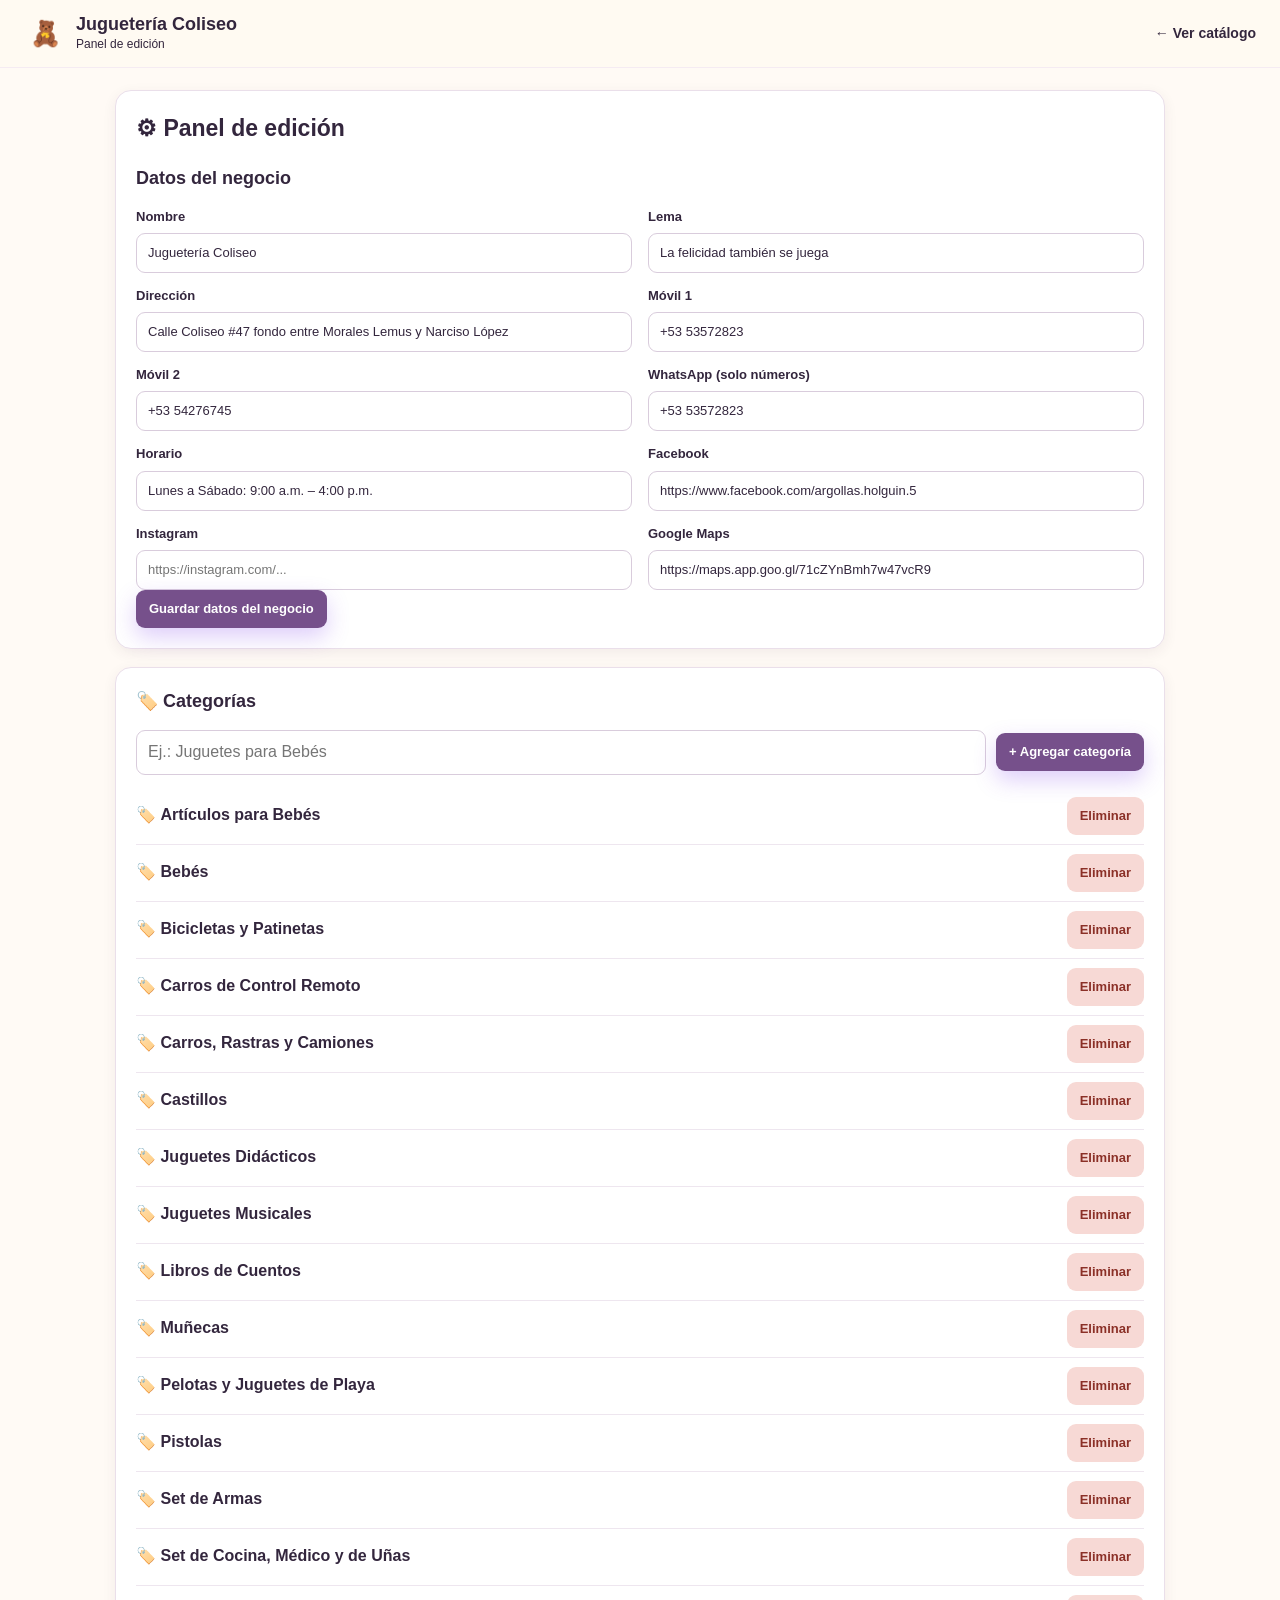
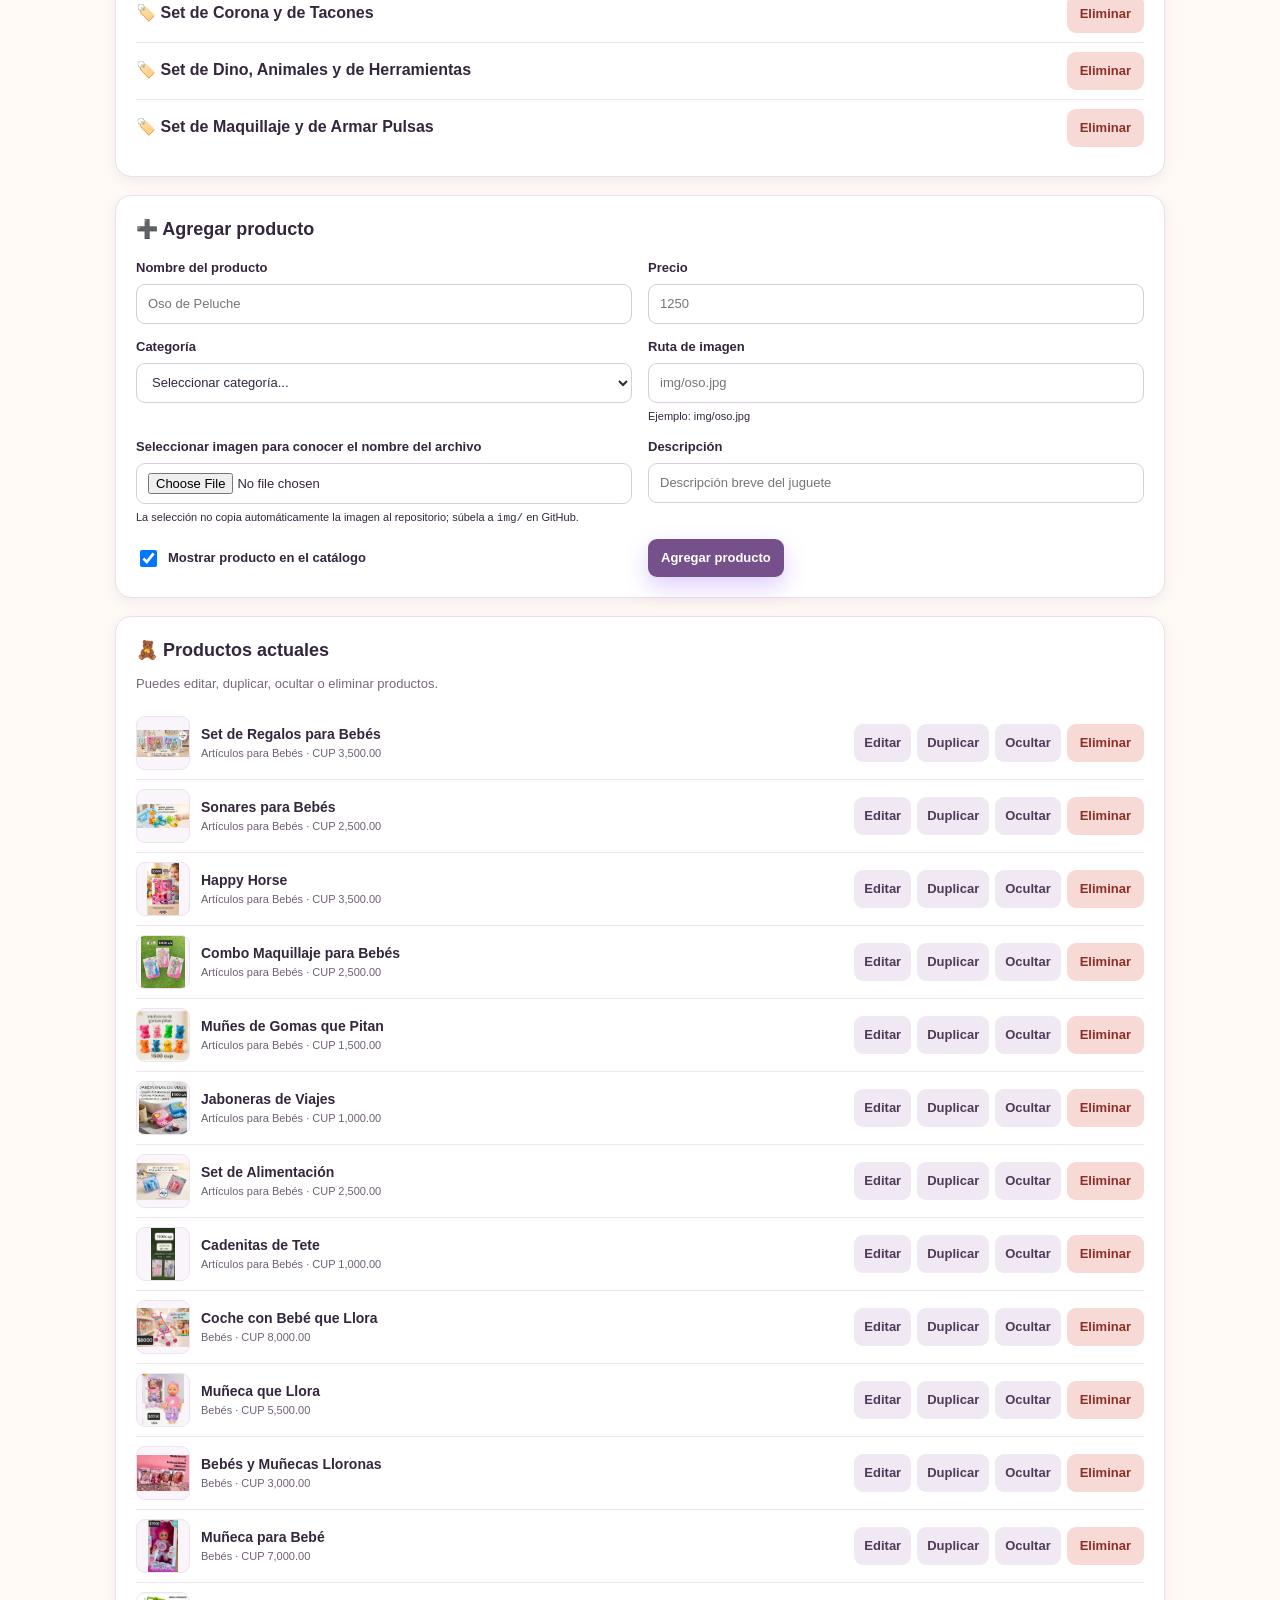
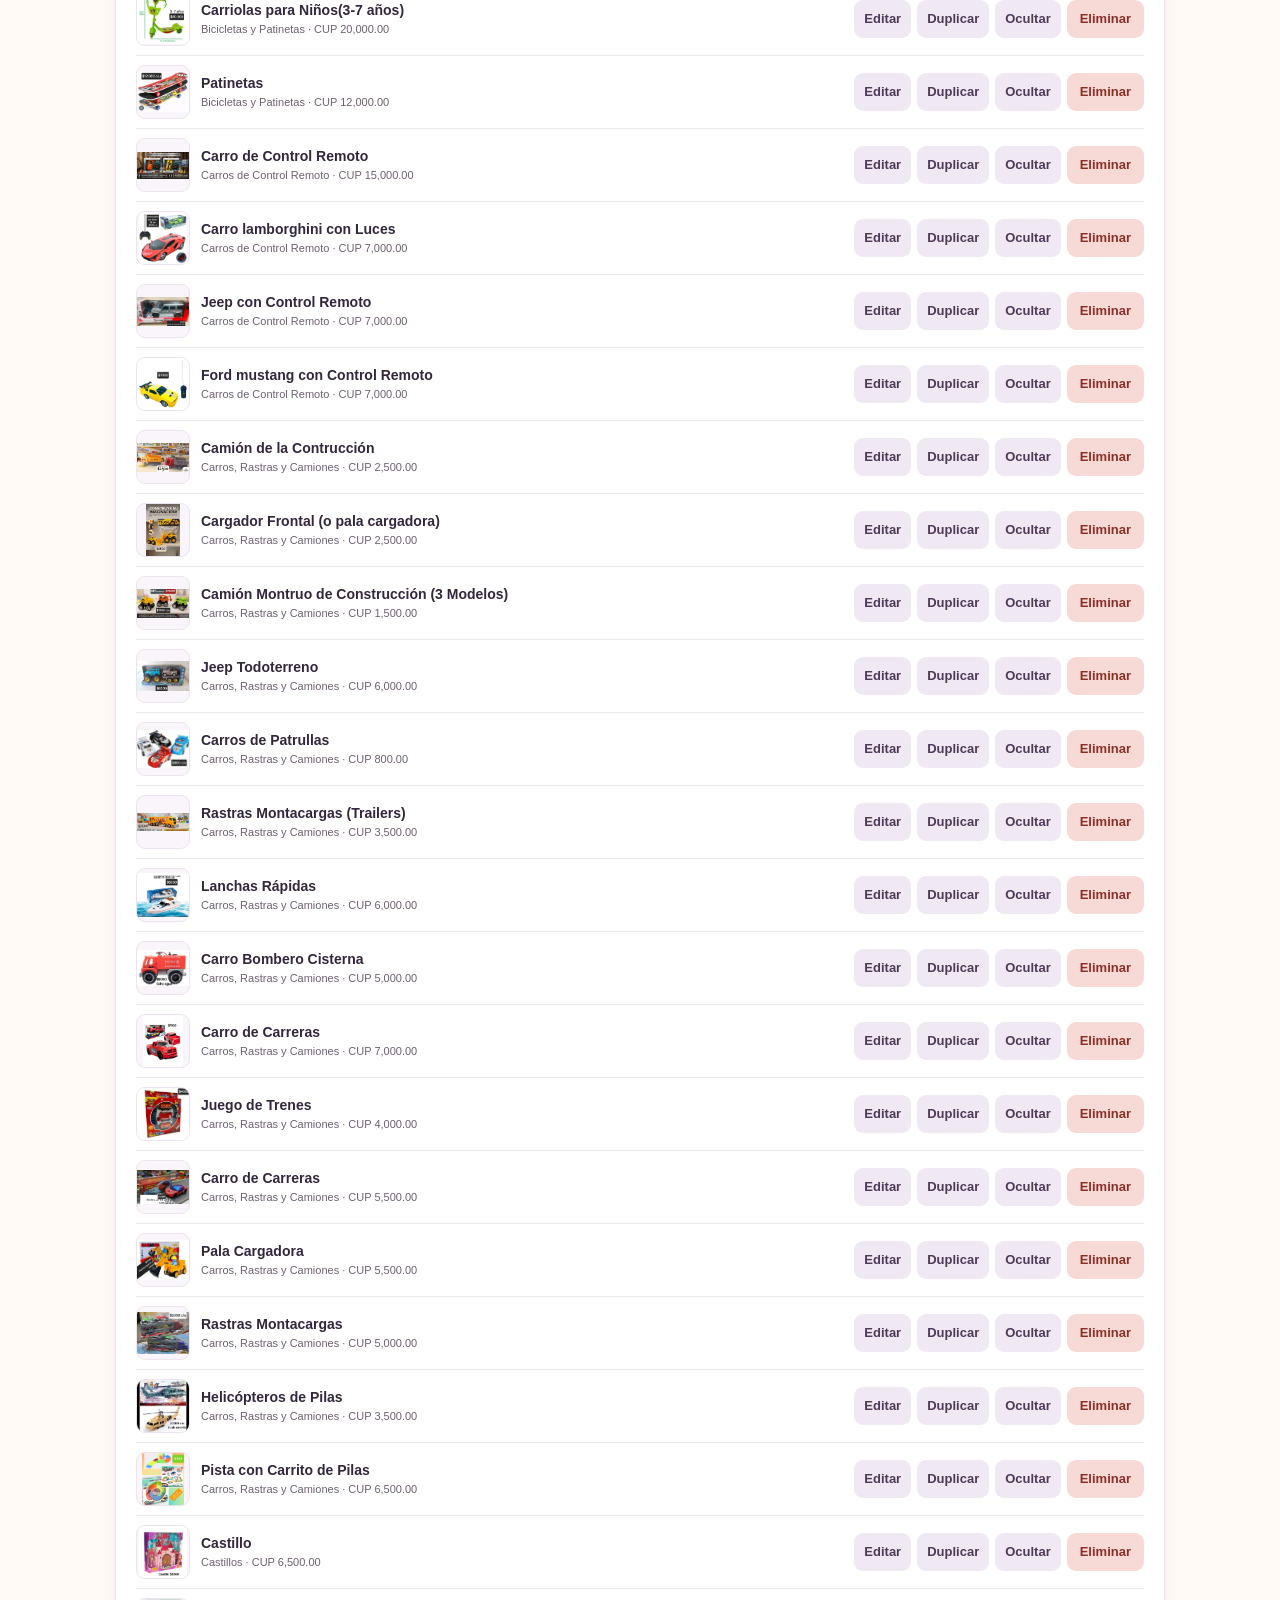
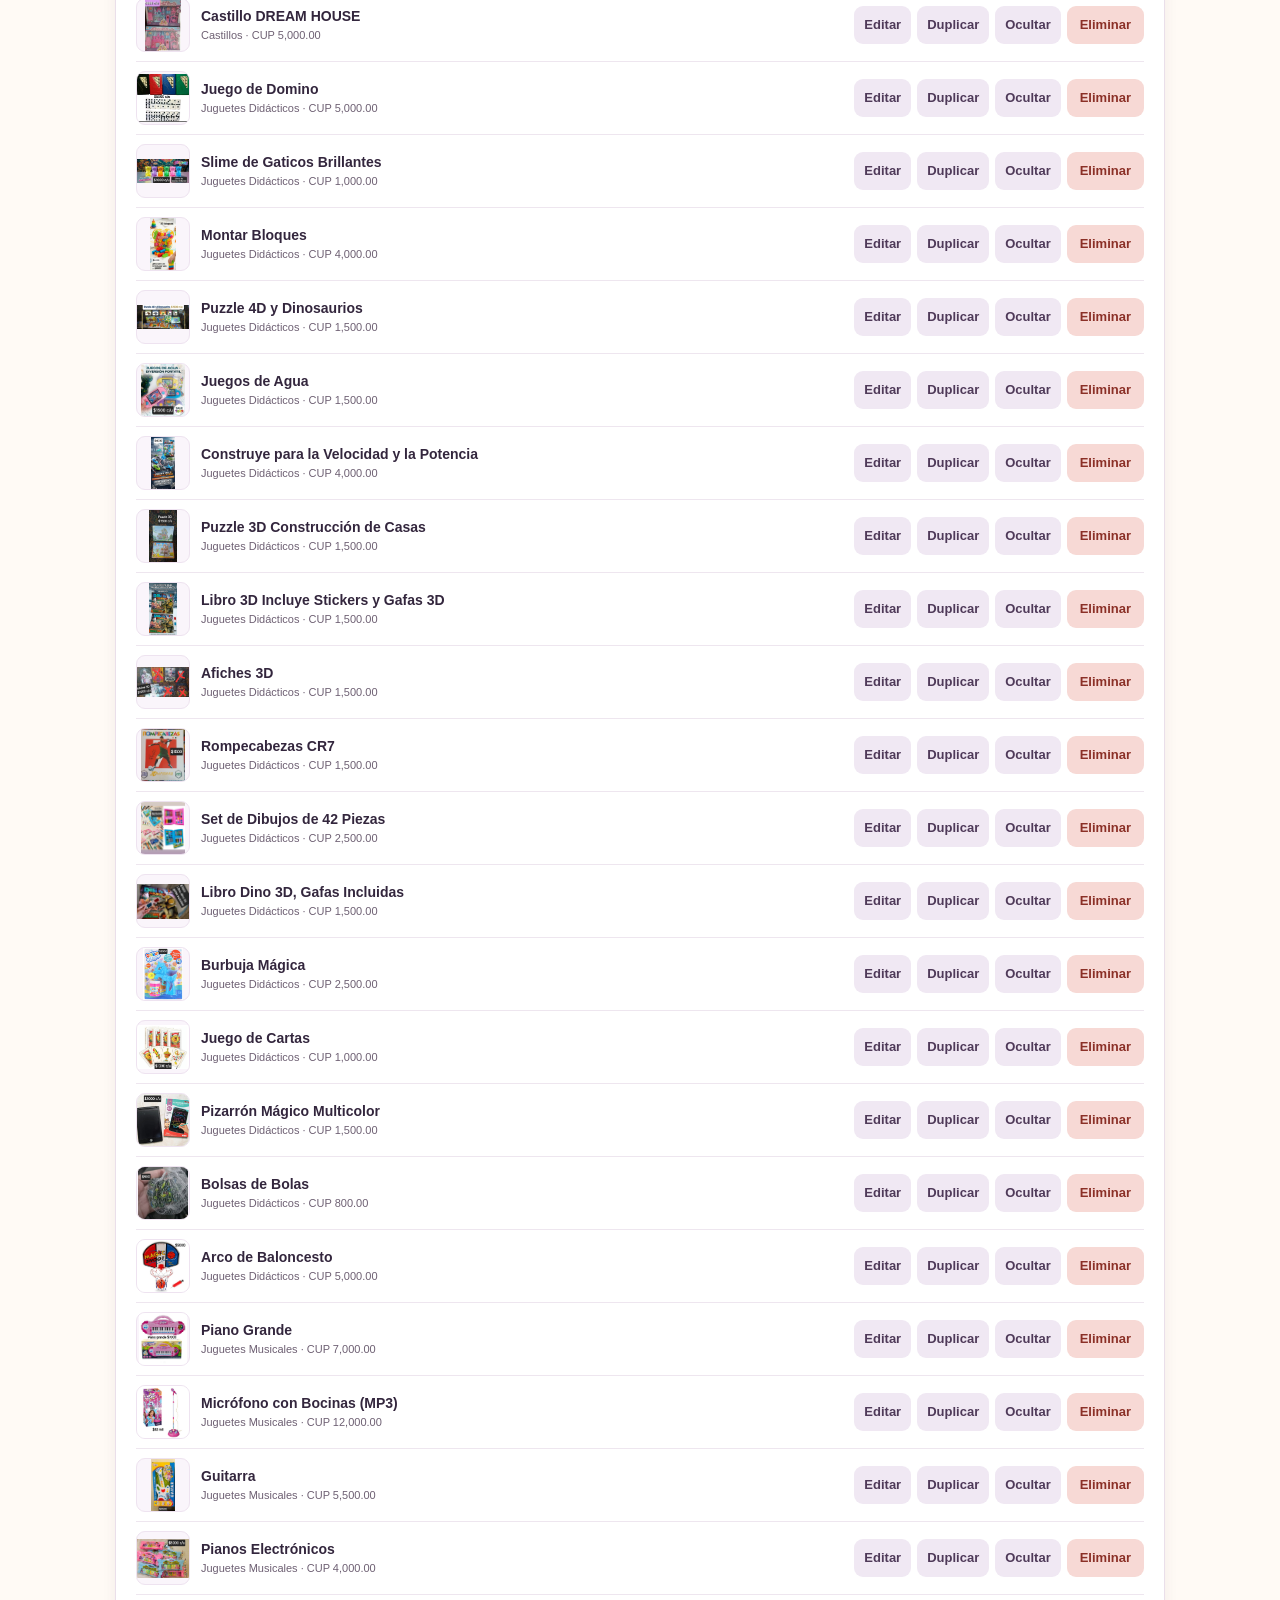
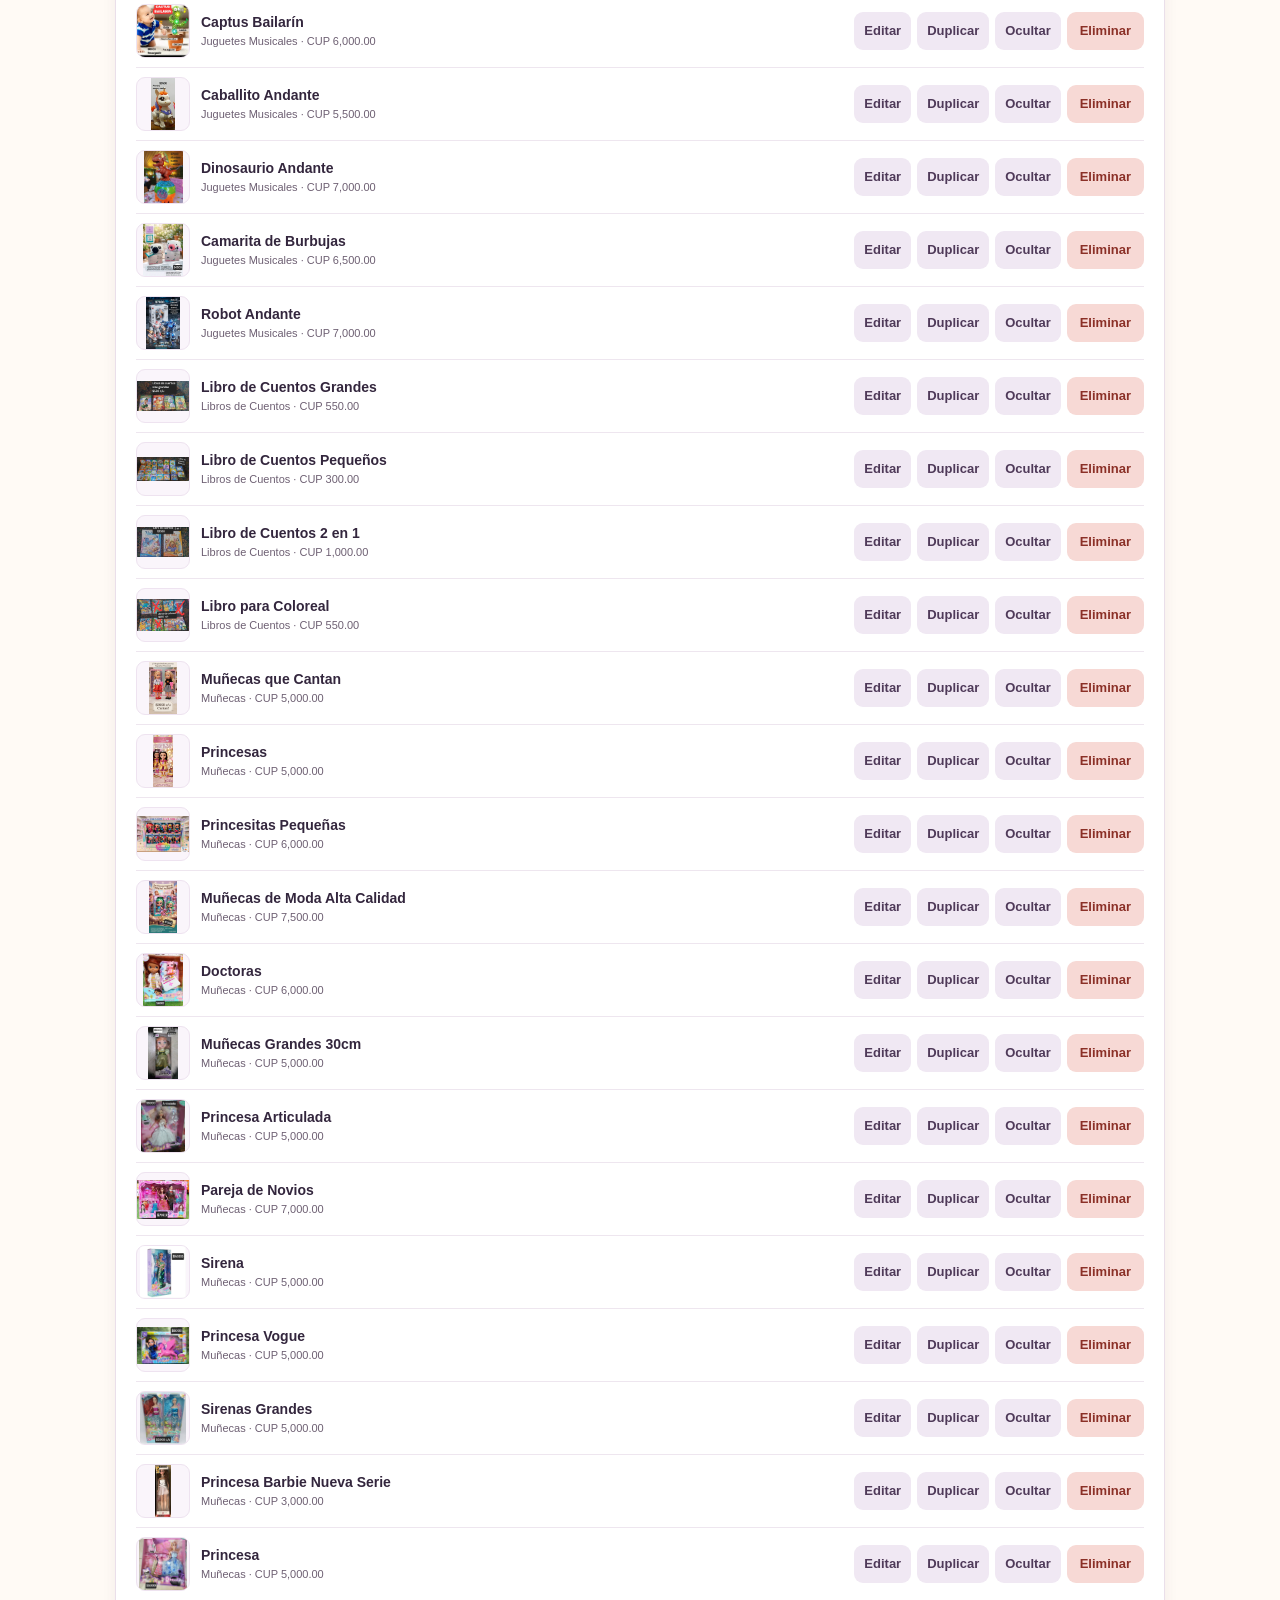
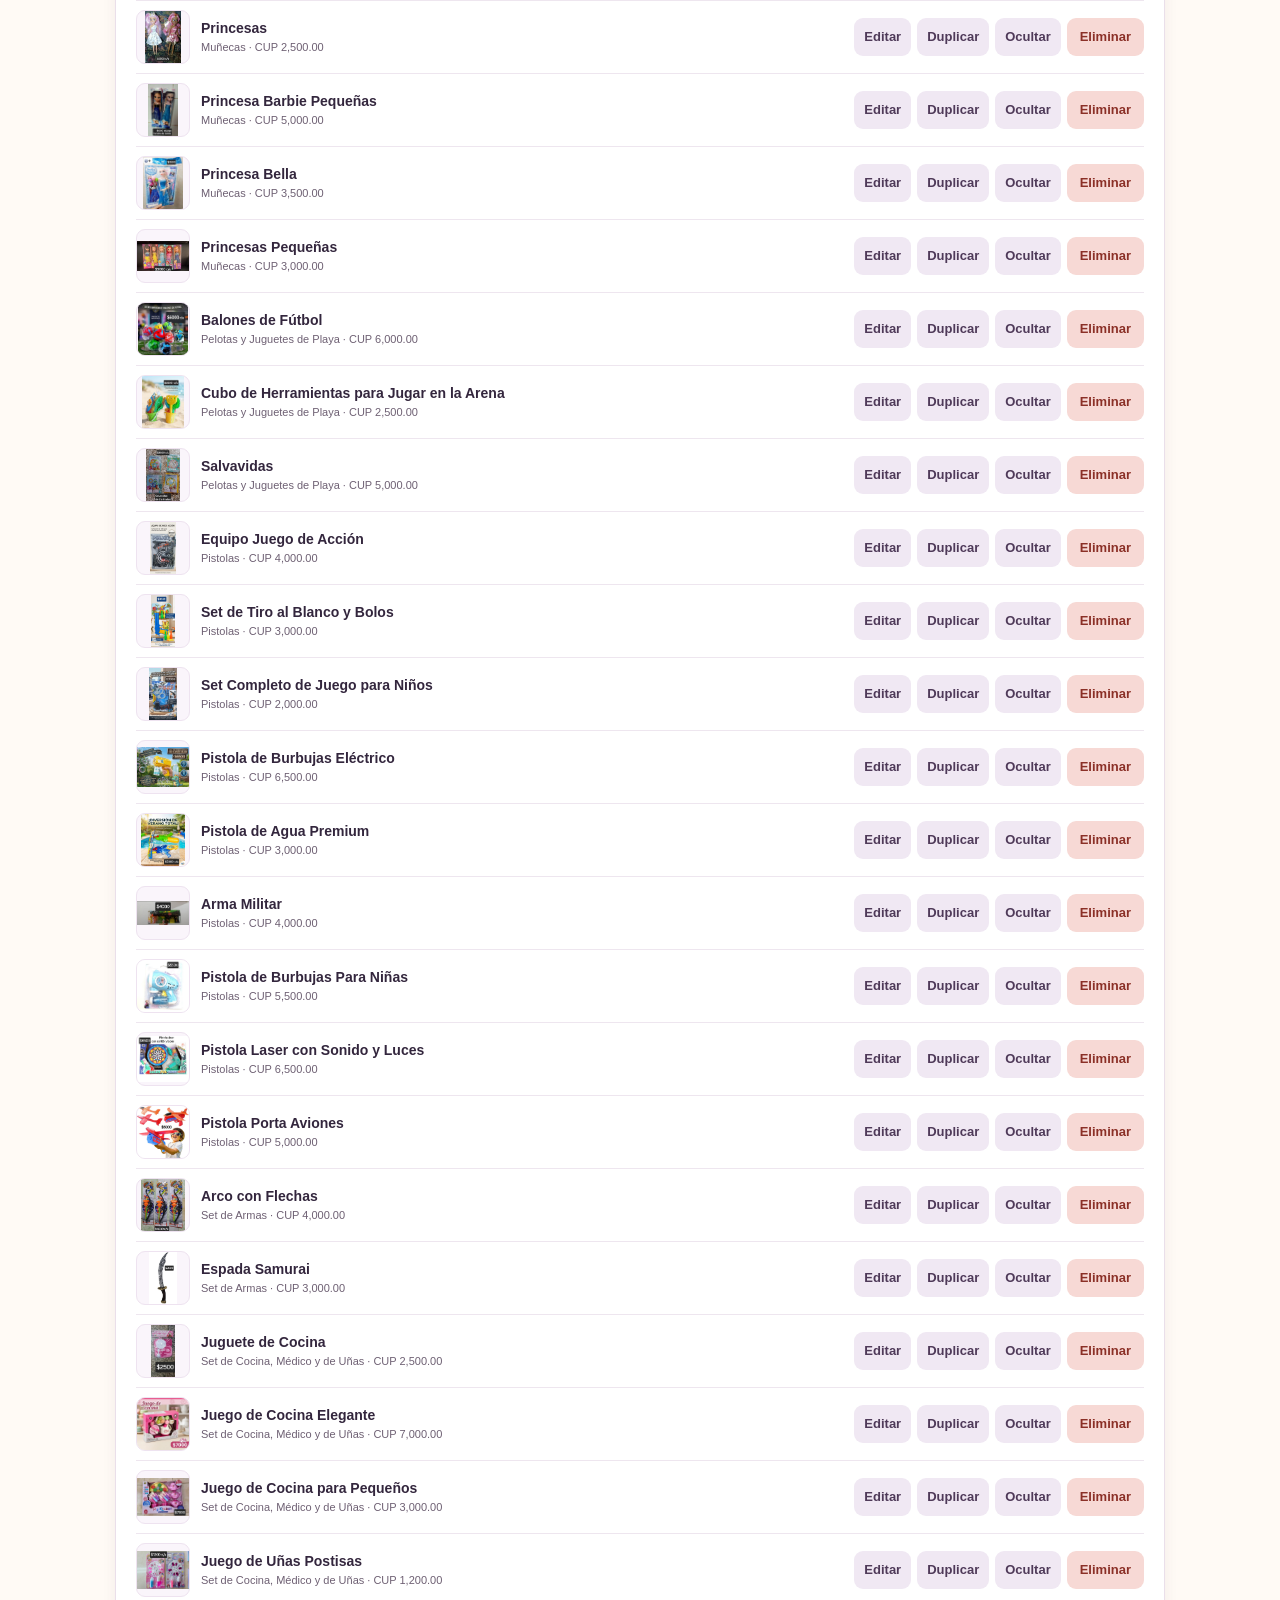
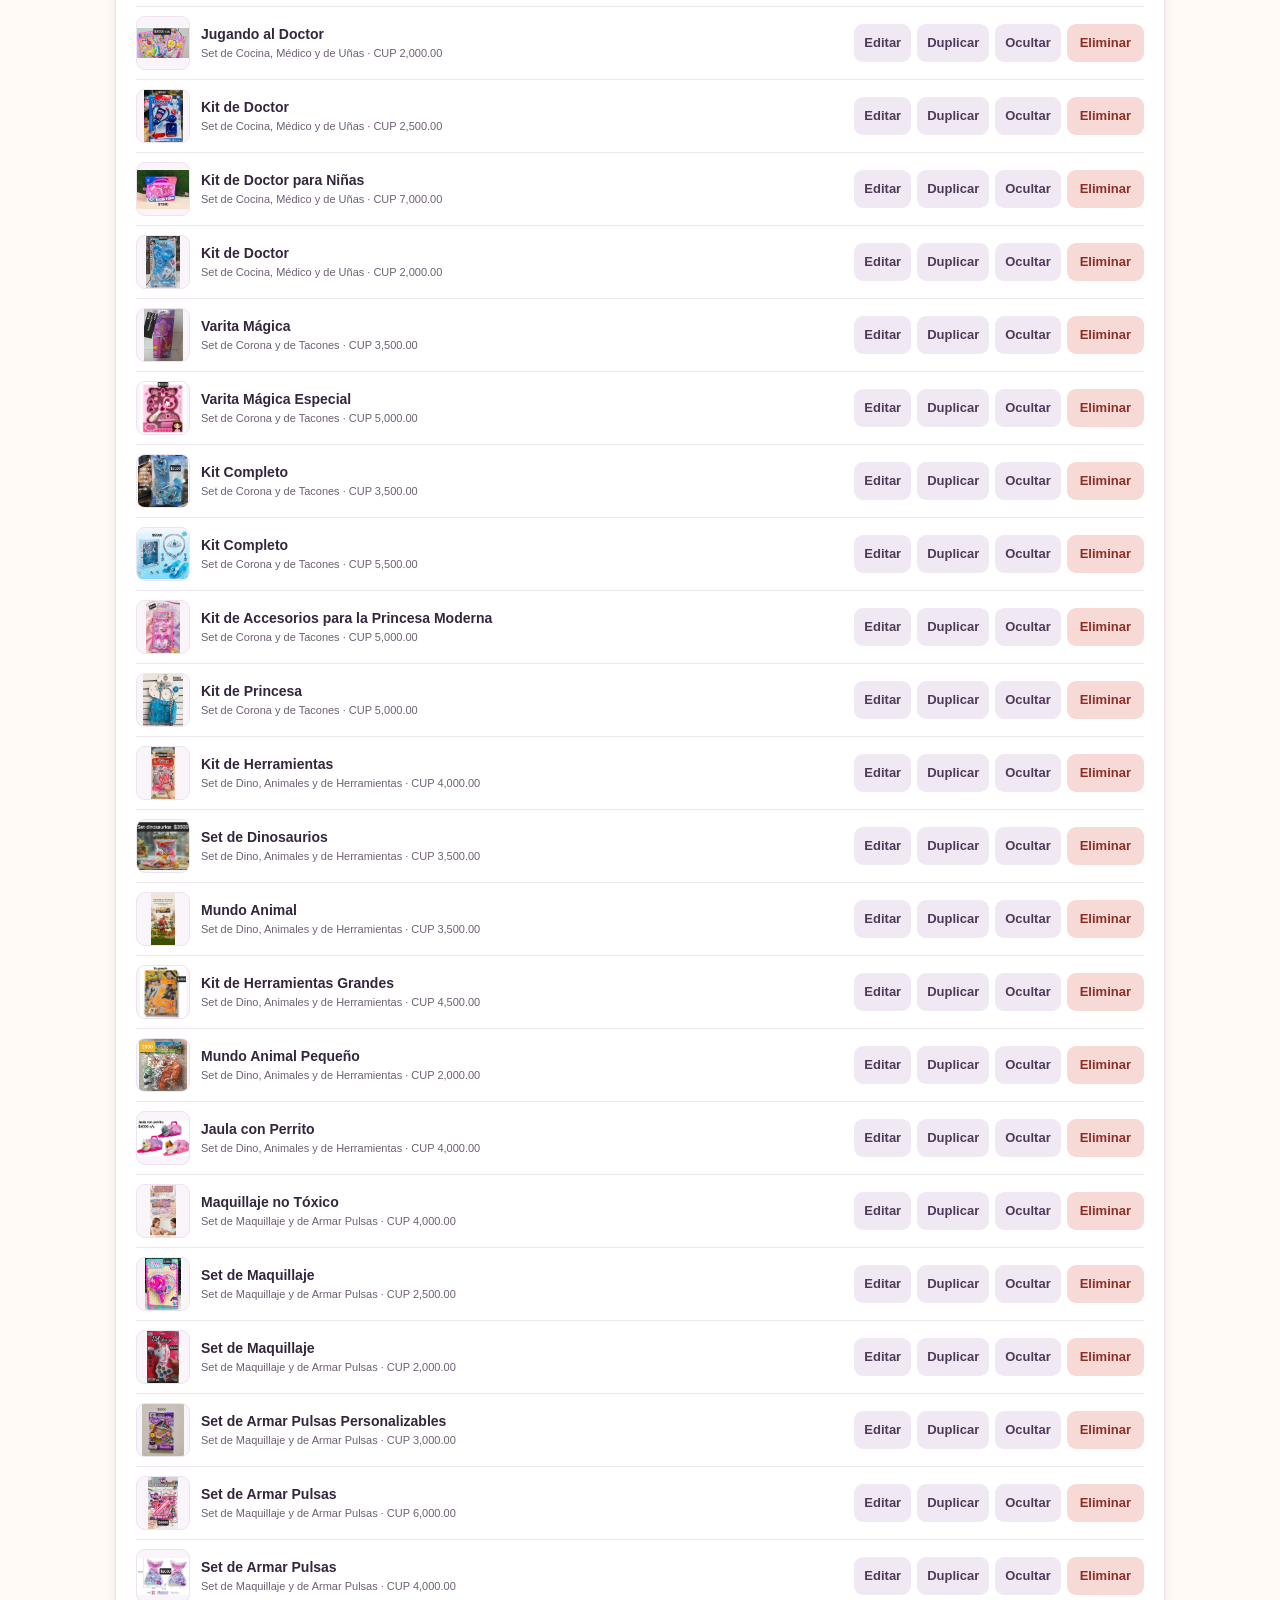
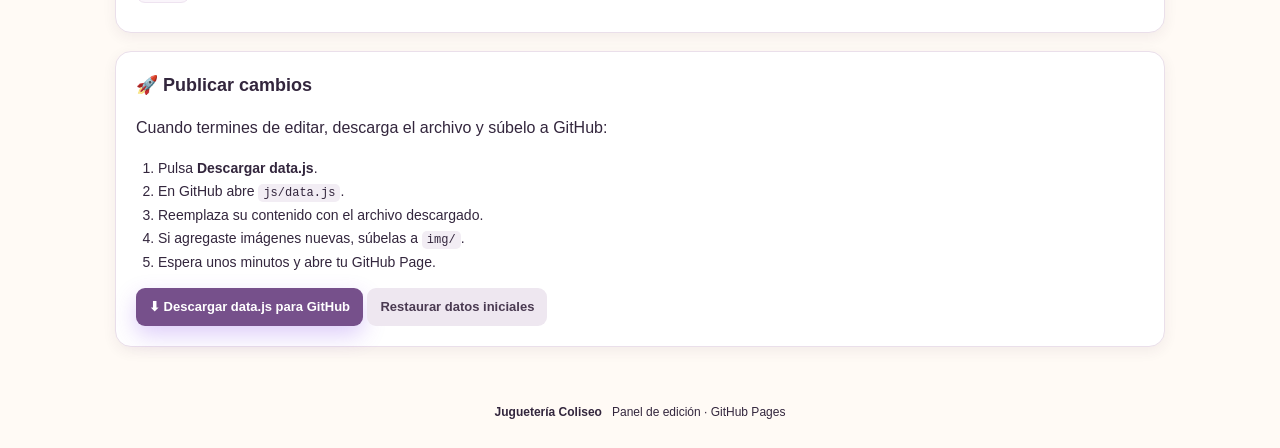
==== commit c2fee26f: "Update admin.html" ====
--- a/admin.html
+++ b/admin.html
@@ -293,10 +293,8 @@
 </header>
 
 <main class="admin-main">
-  <div class="admin-notice"><b>Cómo funciona:</b> este panel no necesita PHP ni base de datos. Los cambios se guardan temporalmente en este navegador. Cuando termines, pulsa <b>Descargar data.js</b> y reemplaza <code>js/data.js</code> en GitHub. Las imágenes deben estar dentro de la carpeta <code>img/</code>.</div>
-  <div id="message" class="message"></div>
-
-  <section class="editor-card">
+  
+    <section class="editor-card">
     <h1>⚙ Panel de edición</h1>
     <h2>Datos del negocio</h2>
     <div class="form-grid">
